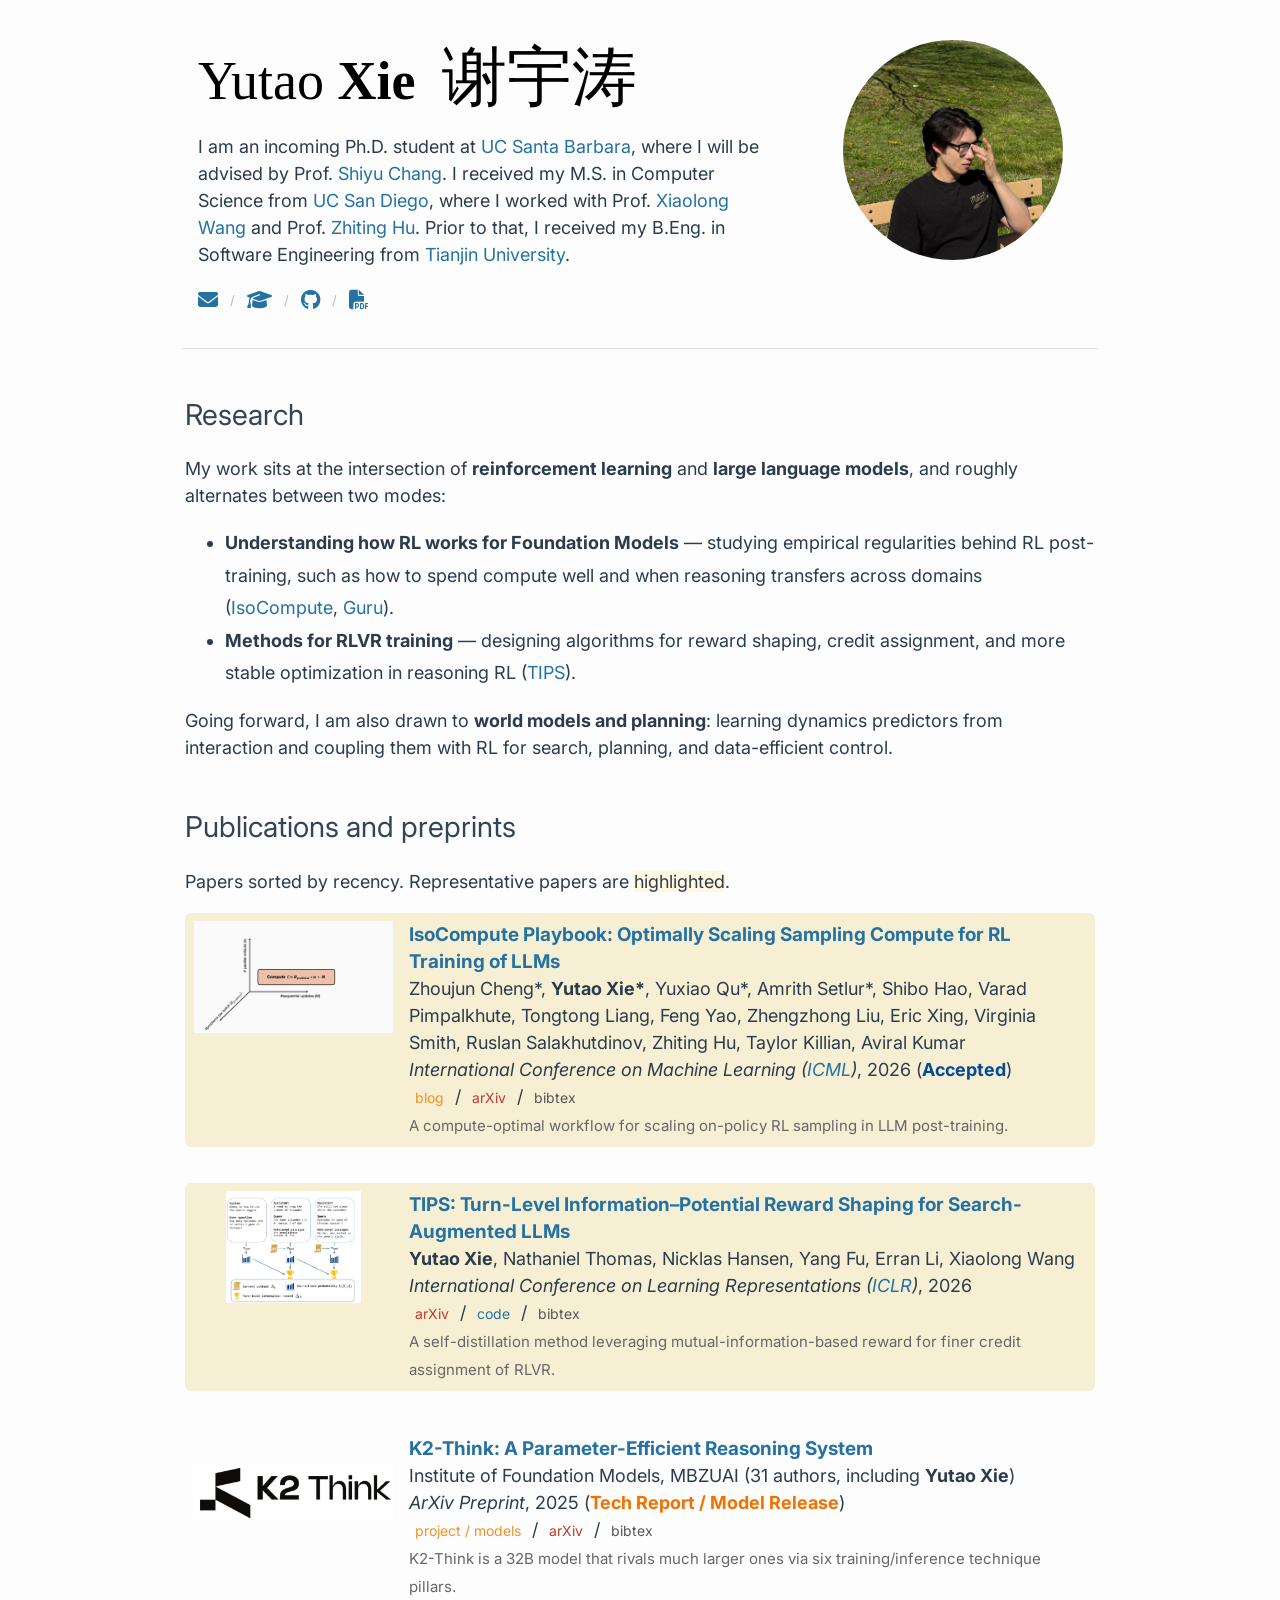
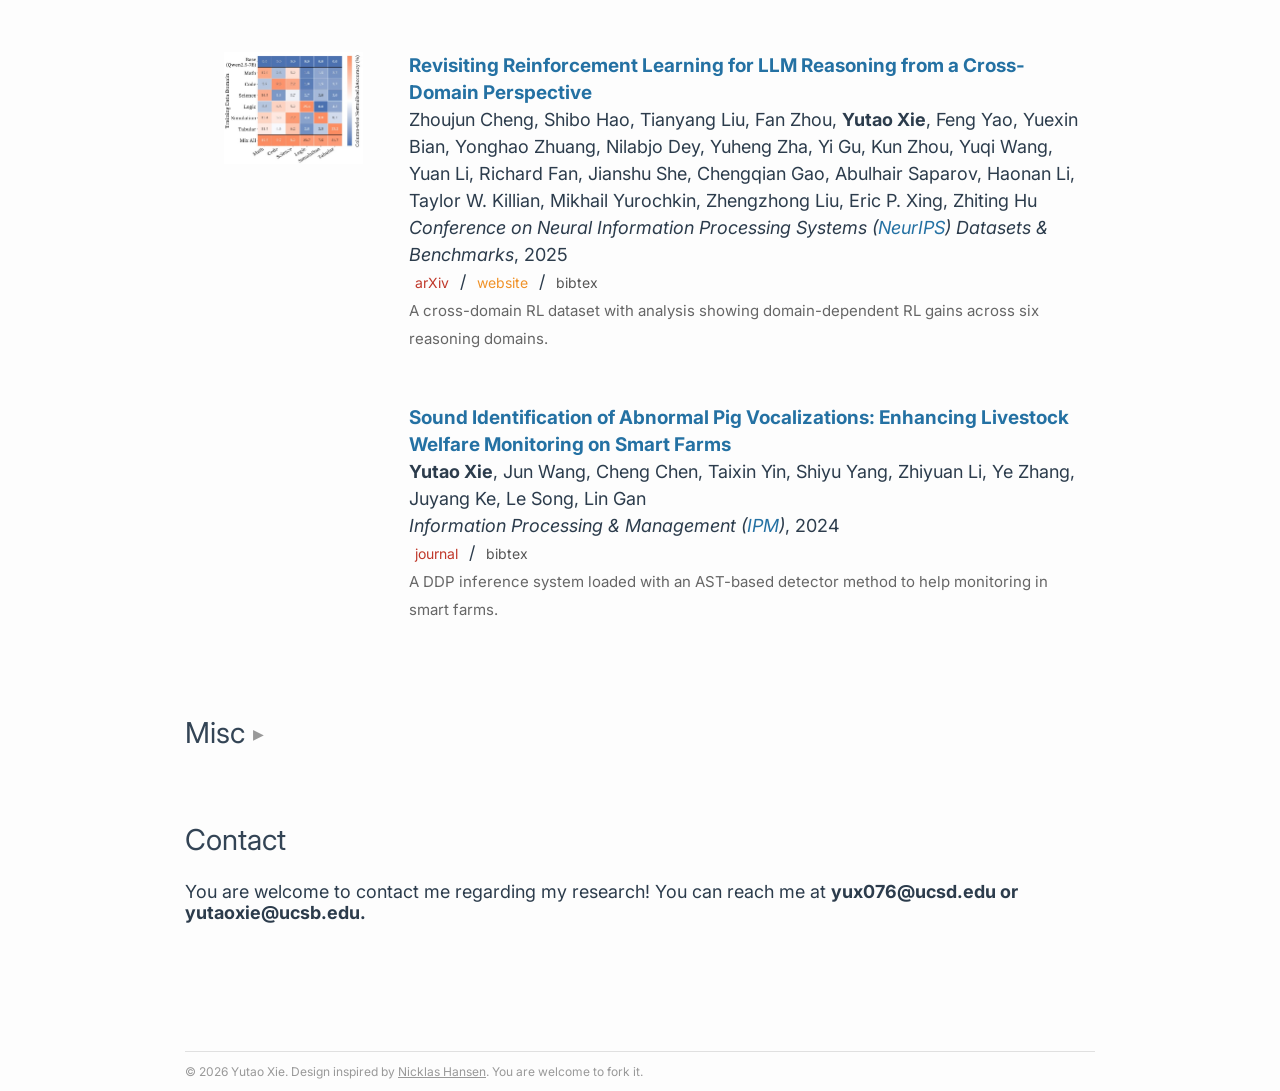
==== index.html @ f9cf9498 "Update IsoCompute ICML status Co-authored-by: Cursor <cursoragent@cursor.com>" ====
<!DOCTYPE html>
<html lang="en">
<head>
    <meta charset="UTF-8">
    <meta name="viewport" content="width=device-width, initial-scale=1.0">
    <title>Yutao Xie 谢宇涛 | Ph.D. Student at UC Santa Barbara</title>
    <meta name="description" content="Yutao Xie (谢宇涛) is an incoming Ph.D. student at UC Santa Barbara working on reinforcement learning, large language models, RLVR, world models, and planning.">
    <meta name="author" content="Yutao Xie 谢宇涛">
    <link rel="canonical" href="https://andreasxie.github.io/YutaoXie.github.io/">
    <meta property="og:title" content="Yutao Xie 谢宇涛 | Ph.D. Student at UC Santa Barbara">
    <meta property="og:description" content="Personal homepage of Yutao Xie (谢宇涛), incoming Ph.D. student at UC Santa Barbara. Research: reinforcement learning, large language models, RLVR, world models, and planning.">
    <meta property="og:image" content="https://andreasxie.github.io/YutaoXie.github.io/static/assets/images/profile.jpg">
    <meta property="og:url" content="https://andreasxie.github.io/YutaoXie.github.io/">
    <meta property="og:type" content="profile">
    <meta name="twitter:card" content="summary_large_image">
    <meta name="twitter:title" content="Yutao Xie 谢宇涛">
    <meta name="twitter:description" content="Personal homepage of Yutao Xie, incoming Ph.D. student at UC Santa Barbara.">
    <meta name="twitter:image" content="https://andreasxie.github.io/YutaoXie.github.io/static/assets/images/profile.jpg">
    <link rel="icon" href="data:image/svg+xml,<svg xmlns=%22http://www.w3.org/2000/svg%22 viewBox=%220 0 100 100%22><text y=%22.9em%22 font-size=%2290%22>🌊</text></svg>">
    <link rel="preconnect" href="https://fonts.googleapis.com">
    <link rel="preconnect" href="https://fonts.gstatic.com" crossorigin>
    <link rel="stylesheet" href="https://fonts.googleapis.com/css2?family=Inter:wght@400;700&display=swap">
    <link rel="stylesheet" href="style.css?v=1.3">
    <link rel="stylesheet" href="https://cdnjs.cloudflare.com/ajax/libs/font-awesome/6.5.0/css/all.min.css">
    <script>
        function showNotes() {
            var div = document.getElementById("hidden");
            if (div.style.display === "none") {
                div.style.display = "block";
            }
            div.scrollIntoView({behavior: "smooth", block: "start"});
        }
        function toggleMisc() {
            var content = document.getElementById("misc-content");
            var arrow = document.getElementById("misc-arrow");
            if (content.classList.contains("open")) {
                content.classList.remove("open");
                arrow.textContent = "▸";
                var picks = document.getElementById("misc-picks-content");
                var picksArrow = document.getElementById("misc-picks-arrow");
                if (picks) picks.classList.remove("open");
                if (picksArrow) picksArrow.textContent = "▸";
            } else {
                content.classList.add("open");
                arrow.textContent = "▾";
            }
        }
        function toggleMiscPicks() {
            var content = document.getElementById("misc-picks-content");
            var arrow = document.getElementById("misc-picks-arrow");
            if (content.classList.contains("open")) {
                content.classList.remove("open");
                arrow.textContent = "▸";
            } else {
                content.classList.add("open");
                arrow.textContent = "▾";
            }
        }
        function scrollToContact() {
            var div = document.getElementById("contact");
            div.scrollIntoView({behavior: "smooth", block: "start"});
        }
        document.addEventListener("DOMContentLoaded", function() {
            var header = document.querySelector(".header");
            var nav = document.getElementById("sticky-nav");
            var observer = new IntersectionObserver(function(entries) {
                nav.classList.toggle("visible", !entries[0].isIntersecting);
            }, {threshold: 0});
            observer.observe(header);
            document.querySelectorAll(".stars[data-repo]").forEach(function(el) {
                fetch("https://api.github.com/repos/" + el.dataset.repo)
                    .then(function(r) { return r.json(); })
                    .then(function(d) {
                        if (d.stargazers_count) {
                            var svg = el.querySelector(".gh-icon");
                            el.textContent = " ★ " + d.stargazers_count.toLocaleString();
                            if (svg) el.prepend(svg);
                        }
                    })
                    .catch(function() {});
            });
        });
    </script>
    <script type="application/ld+json">
    {
      "@context": "https://schema.org",
      "@type": "Person",
      "name": "Yutao Xie",
      "alternateName": ["谢宇涛", "Yutao Xie 谢宇涛"],
      "url": "https://andreasxie.github.io/YutaoXie.github.io/",
      "image": "https://andreasxie.github.io/YutaoXie.github.io/static/assets/images/profile.jpg",
      "jobTitle": "Ph.D. Student",
      "affiliation": {
        "@type": "CollegeOrUniversity",
        "name": "UC Santa Barbara",
        "url": "https://www.ucsb.edu/"
      },
      "alumniOf": [
        {
          "@type": "CollegeOrUniversity",
          "name": "UC San Diego",
          "url": "https://ucsd.edu/"
        },
        {
          "@type": "CollegeOrUniversity",
          "name": "Tianjin University",
          "url": "https://www.tju.edu.cn/"
        }
      ],
      "sameAs": [
        "https://scholar.google.com/citations?user=pyg7Oa0AAAAJ&hl=en",
        "https://github.com/AndreasXie",
        "https://andreasxie.github.io/YutaoXie.github.io/"
      ],
      "knowsAbout": [
        "Reinforcement Learning",
        "Large Language Models",
        "RLVR",
        "World Models",
        "Planning"
      ]
    }
    </script>
</head>
<body>
<nav class="sticky-nav noselect" id="sticky-nav">
    <div class="sticky-nav-content">
        <a class="sticky-nav-name bold" href="javascript:void(0);" onclick="window.scrollTo({top:0,behavior:'smooth'})">Yutao Xie</a>
        <div class="sticky-nav-links">
            <a href="javascript:void(0);" onclick="scrollToContact()">Email</a>
            <a href="https://scholar.google.com/citations?user=pyg7Oa0AAAAJ&hl=en">Scholar</a>
            <a href="https://github.com/AndreasXie">GitHub</a>
            <a href="https://drive.google.com/file/d/1_i8ulyx9ij2eVV7dOEbj4GGVC7i_BgWb/view?usp=sharing" target="_blank">CV</a>
        </div>
    </div>
</nav>
<div class="header noselect">
    <div class="header-content">
        <div class="header-body">
            <div class="header-left">
                <h1 class="header-title"><span class="name-first">Yutao</span> <span class="name-last">Xie</span> &nbsp;<span class="header-name-zh">谢宇涛</span></h1>
                <p>
                    I am an incoming Ph.D. student at <a href="https://www.ucsb.edu">UC Santa Barbara</a>, where I will be advised by Prof. <a href="https://code-terminator.github.io">Shiyu Chang</a>.
                    I received my M.S. in Computer Science from <a href="https://ucsd.edu">UC San Diego</a>, where I worked with Prof. <a href="https://xiaolonw.github.io">Xiaolong Wang</a> and Prof. <a href="http://zhiting.ucsd.edu/">Zhiting Hu</a>.
                    Prior to that, I received my B.Eng. in Software Engineering from <a href="https://www.tju.edu.cn">Tianjin University</a>.
                </p>
                <!-- <p>My research interests center on <strong>Reinforcement Learning</strong> and <strong>Foundation Models</strong>. I study how optimization and methodology structure shape agent behaviors, and how these findings can inform the design of scalable foundation model decision-making systems.</p> -->
                <div class="header-icons">
                    <a href="javascript:void(0);" onclick="scrollToContact()" title="Email"><i class="fas fa-envelope"></i></a>
                    <span class="icon-sep">/</span>
                    <a href="https://scholar.google.com/citations?user=pyg7Oa0AAAAJ&hl=en" title="Google Scholar" target="_blank"><i class="fas fa-graduation-cap"></i></a>
                    <span class="icon-sep">/</span>
                    <a href="https://github.com/AndreasXie" title="GitHub" target="_blank"><i class="fab fa-github"></i></a>
                    <span class="icon-sep">/</span>
                    <a href="https://drive.google.com/file/d/1_i8ulyx9ij2eVV7dOEbj4GGVC7i_BgWb/view?usp=sharing" title="CV" target="_blank"><i class="fas fa-file-pdf"></i></a>
                </div>
            </div>
            <div class="header-right">
                <img src="static/assets/images/profile.jpg" alt="Yutao Xie" class="header-photo">
            </div>
        </div>
    </div>
</div>
<div class="content" style="padding-bottom: 64px;">
    <div>
        <h2 class="noselect">Research</h2>
        <p>My work sits at the intersection of <strong>reinforcement learning</strong> and <strong>large language models</strong>, and roughly alternates between two modes:</p>
        <ul>
            <li><strong>Understanding how RL works for Foundation Models</strong> — studying empirical regularities behind RL post-training, such as how to spend compute well and when reasoning transfers across domains (<a href="https://compute-optimal-rl-llm-scaling.github.io/">IsoCompute</a>, <a href="https://guru-reasoning.github.io/">Guru</a>).</li>
            <li><strong>Methods for RLVR training</strong> — designing algorithms for reward shaping, credit assignment, and more stable optimization in reasoning RL (<a href="https://arxiv.org/abs/2603.22293">TIPS</a>).</li>
        </ul>
        <p>Going forward, I am also drawn to <strong>world models and planning</strong>: learning dynamics predictors from interaction and coupling them with RL for search, planning, and data-efficient control.</p>
    </div>
    <div>
        <h2 class="noselect">Publications and preprints</h2>
        <p>Papers sorted by recency. Representative papers are <span style="background-color: #fff8df">highlighted</span>.</p>

        <div class="highlight publication row">
            <div class="row-media" style="background-image: url(static/assets/videos/isocompute.gif);"></div>
            <div class="row-text">
                <a class="publication-title bold" href="https://compute-optimal-rl-llm-scaling.github.io/">IsoCompute Playbook: Optimally Scaling Sampling Compute for RL Training of LLMs</a><br/>
                Zhoujun Cheng*, <span class="bold">Yutao Xie*</span>, Yuxiao Qu*, Amrith Setlur*, Shibo Hao, Varad Pimpalkhute, Tongtong Liang, Feng Yao, Zhengzhong Liu, Eric Xing, Virginia Smith, Ruslan Salakhutdinov, Zhiting Hu, Taylor Killian, Aviral Kumar<br/>
                <span class="italic">International Conference on Machine Learning (<a href="https://icml.cc">ICML</a>)</span>, 2026 (<span class="bold" style="color: #004c99;">Accepted</span>)<br/>
                <a class="btn btn-orange" href="https://compute-optimal-rl-llm-scaling.github.io/">blog</a> / <a class="btn btn-red" href="https://arxiv.org/pdf/2603.12151">arXiv</a> / <a class="btn btn-dark" href="bibtex/cheng2026isocompute.txt">bibtex</a><br/>
                <small style="color: #666;">A compute-optimal workflow for scaling on-policy RL sampling in LLM post-training.</small>
            </div>
        </div>

        <div class="highlight publication row">
            <div class="row-media" style="background-image: url(static/assets/images/tips.png);"></div>
            <div class="row-text">
                <a class="publication-title bold" href="https://arxiv.org/abs/2603.22293">TIPS: Turn-Level Information–Potential Reward Shaping for Search-Augmented LLMs</a><br/>
                <span class="bold">Yutao Xie</span>, Nathaniel Thomas, Nicklas Hansen, Yang Fu, Erran Li, Xiaolong Wang<br/>
                <span class="italic">International Conference on Learning Representations (<a href="https://iclr.cc">ICLR</a>)</span>, 2026<br/>
                <a class="btn btn-red" href="https://arxiv.org/abs/2603.22293">arXiv</a> / <a class="btn" href="https://github.com/ucsd-wang-lab-lm/tips">code</a> / <a class="btn btn-dark" href="bibtex/xie2026tips.txt">bibtex</a><br/>
                <small style="color: #666;">A self-distillation method leveraging mutual-information-based reward for finer credit assignment of RLVR.</small>
            </div>
        </div>

        <div class="publication row">
            <div class="row-media" style="background-image: url(static/assets/images/k2-think.png);"></div>
            <div class="row-text">
                <a class="publication-title bold" href="https://k2think.ai">K2-Think: A Parameter-Efficient Reasoning System</a><br/>
                Institute of Foundation Models, MBZUAI (31 authors, including <span class="bold">Yutao Xie</span>)<br/>
                <span class="italic">ArXiv Preprint</span>, 2025 (<span class="bold" style="color: #f37100;">Tech Report / Model Release</span>)<br/>
                <a class="btn btn-orange" href="https://k2think.ai">project / models</a> / <a class="btn btn-red" href="https://arxiv.org/abs/2509.07604">arXiv</a> / <a class="btn btn-dark" href="bibtex/k2think2025.txt">bibtex</a><br/>
                <small style="color: #666;">K2-Think is a 32B model that rivals much larger ones via six training/inference technique pillars.</small>
            </div>
        </div>

        <div class="publication row">
            <div class="row-media" style="background-image: url(static/assets/images/guru.jpg);"></div>
            <div class="row-text">
                <a class="publication-title bold" href="https://arxiv.org/abs/2506.14965">Revisiting Reinforcement Learning for LLM Reasoning from a Cross-Domain Perspective</a><br/>
                Zhoujun Cheng, Shibo Hao, Tianyang Liu, Fan Zhou, <span class="bold">Yutao Xie</span>, Feng Yao, Yuexin Bian, Yonghao Zhuang, Nilabjo Dey, Yuheng Zha, Yi Gu, Kun Zhou, Yuqi Wang, Yuan Li, Richard Fan, Jianshu She, Chengqian Gao, Abulhair Saparov, Haonan Li, Taylor W. Killian, Mikhail Yurochkin, Zhengzhong Liu, Eric P. Xing, Zhiting Hu<br/>
                <span class="italic">Conference on Neural Information Processing Systems (<a href="https://nips.cc">NeurIPS</a>) Datasets & Benchmarks</span>, 2025<br/>
                <a class="btn btn-red" href="https://arxiv.org/abs/2506.14965">arXiv</a> / <a class="btn btn-orange" href="https://guru-reasoning.github.io/">website</a> / <a class="btn btn-dark" href="bibtex/cheng2025guru.txt">bibtex</a><br/>
                <small style="color: #666;">A cross-domain RL dataset with analysis showing domain-dependent RL gains across six reasoning domains.</small>
            </div>
        </div>

        <div class="publication row">
            <div class="row-media" style="background-image: url(static/assets/images/pig-sound.png);"></div>
            <div class="row-text">
                <a class="publication-title bold" href="https://doi.org/10.1016/j.ipm.2024.103770">Sound Identification of Abnormal Pig Vocalizations: Enhancing Livestock Welfare Monitoring on Smart Farms</a><br/>
                <span class="bold">Yutao Xie</span>, Jun Wang, Cheng Chen, Taixin Yin, Shiyu Yang, Zhiyuan Li, Ye Zhang, Juyang Ke, Le Song, Lin Gan<br/>
                <span class="italic">Information Processing & Management (<a href="https://www.sciencedirect.com/journal/information-processing-and-management">IPM</a>)</span>, 2024<br/>
                <a class="btn btn-red" href="https://doi.org/10.1016/j.ipm.2024.103770">journal</a> / <a class="btn btn-dark" href="bibtex/xie2024pig.txt">bibtex</a><br/>
                <small style="color: #666;">A DDP inference system loaded with an AST-based detector method to help monitoring in smart farms.</small>
            </div>
        </div>
    </div>

    <div>
        <h2 class="misc-toggle noselect" onclick="toggleMisc()" id="misc-heading">
            Misc <span class="misc-arrow" id="misc-arrow">▸</span>
        </h2>
        <div id="misc-content" class="misc-content">
            <p class="misc-lede">
                Outside research, the same habits follow me into everything else I spend time with. I am simply drawn to what people make—and what making things reveals about them.<br><br>
                Away from the desk I lift weights <span aria-hidden="true">💪</span>, boulder badly as a beginner <span aria-hidden="true">🧗</span>, and spend more time than is reasonable dialing in pour-over coffee <span aria-hidden="true">☕</span>.
            </p>
            <p class="misc-bridge">
                What follows is not a full list, and it is not in any special order. I just wrote down a few things that came to mind while I was putting this page together.
            </p>
            <h3 class="misc-picks-toggle noselect" onclick="toggleMiscPicks()" id="misc-picks-heading">
                A few favorites <span class="misc-arrow" id="misc-picks-arrow">▸</span>
            </h3>
            <div id="misc-picks-content" class="misc-picks-content">
                <div class="misc-grid">
                    <section class="misc-block" aria-labelledby="pick-mr">
                        <h4 class="misc-cat" id="pick-mr">Magic Realism</h4>
                        <p class="misc-item"><em>One Hundred Years of Solitude and most of García Márquez's works</em></p>
                    </section>
                    <section class="misc-block" aria-labelledby="pick-ex">
                        <h4 class="misc-cat" id="pick-ex">Existentialism</h4>
                        <p class="misc-item"><em>Steppenwolf</em></p>
                    </section>
                    <section class="misc-block" aria-labelledby="pick-lyr">
                        <h4 class="misc-cat" id="pick-lyr">Lyrical Introspection</h4>
                        <p class="misc-item"><em>Klingsor's Last Summer</em></p>
                    </section>
                    <section class="misc-block" aria-labelledby="pick-hist">
                        <h4 class="misc-cat" id="pick-hist">Historical Narrative</h4>
                        <p class="misc-item"><em>Hamilton</em></p>
                    </section>
                    <section class="misc-block" aria-labelledby="pick-folk">
                        <h4 class="misc-cat" id="pick-folk">Prog-rock Folk</h4>
                        <p class="misc-item"><em>冀西南林路行</em></p>
                    </section>
                    <section class="misc-block" aria-labelledby="pick-postrock">
                        <h4 class="misc-cat" id="pick-postrock">Post-rock</h4>
                        <p class="misc-item"><em>Lost in 21st Century</em> and most of Wangwen (惘闻)</p>
                    </section>
                    <section class="misc-block" aria-labelledby="pick-abm">
                        <h4 class="misc-cat" id="pick-abm">Atmospheric Black Metal</h4>
                        <p class="misc-item"><em>Gu Yan</em> · <em>Zuriaake</em></p>
                    </section>
                    <section class="misc-block" aria-labelledby="pick-psych">
                        <h4 class="misc-cat" id="pick-psych">Psychedelic Concept</h4>
                        <p class="misc-item"><em>The Dark Side of the Moon</em></p>
                    </section>
                    
                    <section class="misc-block" aria-labelledby="pick-ds">
                        <h4 class="misc-cat" id="pick-ds">Environmental Storytelling ARPG</h4>
                        <p class="misc-item"><em>Dark Souls / Elden Ring</em></p>
                    </section>
                    <section class="misc-block" aria-labelledby="pick-de">
                        <h4 class="misc-cat" id="pick-de">Philosophical CRPG</h4>
                        <p class="misc-item"><em>Disco Elysium / Planescape: Torment</em></p>
                    </section>
                    <section class="misc-block" aria-labelledby="pick-pent">
                        <h4 class="misc-cat" id="pick-pent">Historical Mystery</h4>
                        <p class="misc-item"><em>Pentiment</em></p>
                    </section>
                </div>
            </div>
        </div>
    </div>

    <div id="contact">
        <h2>Contact</h2>
        You are welcome to contact me regarding my research! You can reach me at <span class="bold">yux076@ucsd.edu or <span class="bold">yutaoxie@ucsb.edu</span>.
    </div>
</div>
<div class="footer noselect">
    <div class="footer-content">
        &copy; 2026 Yutao Xie. Design inspired by <a href="https://nicklashansen.github.io">Nicklas Hansen</a>. You are welcome to fork it.
    </div>
</div>
</body>
</html>
---- style.css ----
html {-webkit-text-size-adjust: 100%; text-size-adjust: 100%;}
body {background-color: #fdfdfd; color: #2c3c4c; margin: 0; font-size: 15px; text-rendering: optimizeLegibility; -webkit-font-smoothing: antialiased;}
h1 {margin-bottom: 32px; font-size: 2.4em;}
h2 {margin-top: 48px; font-size: 1.6em;}
h3 {margin-top: 32px; font-size: 1.3em;}
h1, h2, h3 {color: #345;}
* {font-weight: normal; font-family: Inter, system-ui, Roboto, 'Helvetica Neue', Helvetica, sans-serif;}
strong, b {font-weight: 700;}
.header {width: 100%; padding-top: 40px; padding-bottom: 0;}
.header-content {max-width: 900px; padding-left: 16px; padding-right: 0; margin: 0 auto; border-bottom: #e0e0e0 1px solid; padding-bottom: 36px;}
.header-title {text-align: left; margin-top: 0; margin-bottom: 12px; font-size: 3em; color: rgb(0, 0, 0); font-family: 'Times New Roman', Times, serif; line-height: 1.15;}
.name-first {font-weight: 400; font-family: 'Times New Roman', Times, serif;}
.name-last {font-weight: 700; font-family: 'Times New Roman', Times, serif;}
.header-name-zh {font-family: STKaiti, '华文楷书', KaiTi, '楷体', serif; font-weight: normal; font-size: 1.2em;}
.header-body {display: flex; align-items: flex-start; gap: 32px;}
.header-left {flex: 2; min-width: 0;}
.header-right {flex: 1; display: flex; justify-content: center; padding-top: 0;}
.header-photo {width: 220px; height: 220px; border-radius: 50%; display: block; object-fit: cover; object-position: center; flex-shrink: 0;}
.header-icons {display: flex; align-items: center; gap: 12px; margin-top: 20px; font-size: 20px;}
.header-icons a {color: #2471a3; transition: color 0.2s;}
.header-icons a:hover {color: #f09228;}
.icon-sep {color: #bbb; font-size: 13px;}
.content {max-width: 910px; padding-left: 16px; padding-right: 16px; margin: auto; margin-top: 48px;}
a {color: #2471a3; text-decoration: none; transition: color 0.2s;}
a:focus, a:hover {color: #f09228;}
p {line-height: 1.5em;}
ul {line-height: 1.8em;}
.noselect {-webkit-touch-callout: none; -webkit-user-select: none; user-select: none;}
.bold {font-weight: bold;}
.italic {font-style: italic;}
.row {display: flex; align-items: flex-start; box-sizing: border-box;}
.row-media {flex-shrink: 0; width: 200px; height: 112px; background-position: center; background-size: contain; background-repeat: no-repeat;}
.row-text {margin-left: 16px; line-height: 1.5em; min-width: 0;}
.row-text span {line-height: inherit;}
.interests {display: flex; flex-wrap: wrap; gap: 16px;}
.interest {width: 268px; max-width: 100%;}
.video-container {width: 100%; max-width: 268px; margin: auto; border-radius: 6px; overflow: hidden; background-color: #f0f0f0;}
.interest-text {max-width: 268px; margin-top: 8px;}
.publication {margin-bottom: 36px; padding: 8px; border-radius: 6px; transition: background-color 0.2s;}
.publication:hover {background-color: #f5f7f9;}
.publication.highlight {background-color: #f7efd4; width: 100%; border-radius: 6px;}
.publication.highlight:hover {background-color: #f3e9c8;}
.publication-title {font-size: 1.05em;}
.press {width: 100px; height: 80px; margin-right: 12px; background-size: cover;}
.btn {font-size: 15px; padding: 0;}
.btn-orange {color: #f09228;}
.btn-orange:hover {color: #d07810;}
.btn-red {color: #c0392b;}
.btn-red:hover {color: #a02818;}
.btn-purple {color: #8e44ad;}
.btn-purple:hover {color: #6c3483;}
.btn-dark {color: #555;}
.btn-dark:hover {color: #333;}
.sticky-nav {position: fixed; top: 0; left: 0; right: 0; z-index: 100; background: rgba(253,253,253,0.85); backdrop-filter: blur(12px); -webkit-backdrop-filter: blur(12px); border-bottom: 1px solid #e0e0e0; transform: translateY(-100%); transition: transform 0.3s ease; font-size: 14px;}
.sticky-nav.visible {transform: translateY(0);}
.sticky-nav-content {max-width: 910px; margin: auto; padding: 10px 16px; display: flex; align-items: center; justify-content: space-between;}
.sticky-nav-name {color: #345; font-size: 16px; text-decoration: none;}
.sticky-nav-name:hover {color: #345;}
.header-links-row {white-space: nowrap;}
.sticky-nav-links {display: flex; gap: 16px;}
.sticky-nav-links a {color: #2471a3; text-decoration: none; transition: color 0.2s;}
.sticky-nav-links a:hover {color: #f09228;}
.footer {border-top: #e0e0e0 1px solid; width: 100%; max-width: 910px; margin: auto; margin-top: 64px;}
.footer-content {color: #999; font-size: 12px; padding: 12px 0; max-width: 910px; margin: auto;}
.footer-content a {color: #999 !important; text-decoration: underline; transition: color 0.2s;}
.footer-content a:hover {color: #666 !important;}
.misc-toggle {cursor: pointer; display: inline-flex; align-items: center; gap: 8px; user-select: none;}
.misc-toggle:hover {color: #2471a3;}
.misc-arrow {font-size: 0.75em; color: #999; transition: color 0.2s;}
.misc-content {max-height: 0; overflow: hidden; transition: max-height 0.45s ease, opacity 0.35s ease; opacity: 0;}
.misc-content.open {max-height: 4200px; opacity: 1;}
.misc-lede {margin: 0 0 14px; max-width: 52em; line-height: 1.6; color: #4a5a6a; font-size: 0.98em;}
.misc-bridge {margin: 0 0 6px; max-width: 52em; line-height: 1.6; color: #4a5a6a; font-size: 0.98em;}
.misc-picks-toggle {cursor: pointer; display: inline-flex; align-items: center; gap: 8px; user-select: none; margin: 10px 0 0; font-size: 1.05em; font-weight: 700; color: #345;}
.misc-picks-toggle:hover {color: #2471a3;}
.misc-picks-content {max-height: 0; overflow: hidden; transition: max-height 0.45s ease, opacity 0.3s ease; opacity: 0;}
.misc-picks-content.open {max-height: 2800px; opacity: 1;}
.misc-grid {display: grid; gap: 20px 28px; grid-template-columns: repeat(auto-fit, minmax(200px, 1fr)); padding: 12px 0 8px;}
.misc-block {margin: 0; border-left: 3px solid #dde6ef; padding-left: 14px;}
.misc-cat {margin: 0 0 8px; font-size: 0.95em; font-weight: 700; color: #456; letter-spacing: 0.02em;}
.misc-item {margin: 0; line-height: 1.55; color: #3d4d5c;}
.misc-list {margin: 0; padding-left: 1.15em; line-height: 1.55; color: #3d4d5c;}
.misc-list li {margin: 0.2em 0;}
.stars {font-size: 11px; display: inline-flex; align-items: center; gap: 4px; margin-left: 8px; color: #666; background-color: #f0f0f0; border: 1px solid #d0d7de; border-radius: 12px; padding: 1px 8px; vertical-align: middle; line-height: 1.5;}
.gh-icon {width: 13px; height: 13px; flex-shrink: 0;}

@media only screen and (max-width: 1350px) {
    body {font-size: 18px;}
    a.btn {font-size: 14px; padding: 2px 6px;}
}

@media only screen and (max-width: 910px) {
    .header-body {flex-direction: column-reverse; align-items: center; gap: 24px;}
    .header-right {width: 100%; max-width: 360px;}
    .header-title {font-size: 1.8em;}
}

@media only screen and (max-width: 1000px) {
    .publication {margin-bottom: 46px;}
    .publication.row {flex-direction: column; align-items: center;}
    .publication .row-media {width: 100%; max-width: 400px; height: 158px; margin-bottom: 12px;}
    .publication .row-text {width: 100%; margin-left: 0;}
    .interests {flex-direction: column; align-items: center; gap: 24px;}
    .interest {width: 100%; max-width: 400px;}
    .video-container {max-width: 400px;}
    .interest-text {max-width: 400px;}
}

@media only screen and (max-width: 600px) {
    .press {width: 80px; height: 64px; margin-right: 8px;}
    .sticky-nav-links {gap: 12px;}
    .sticky-nav-name {font-size: 14px;}
}
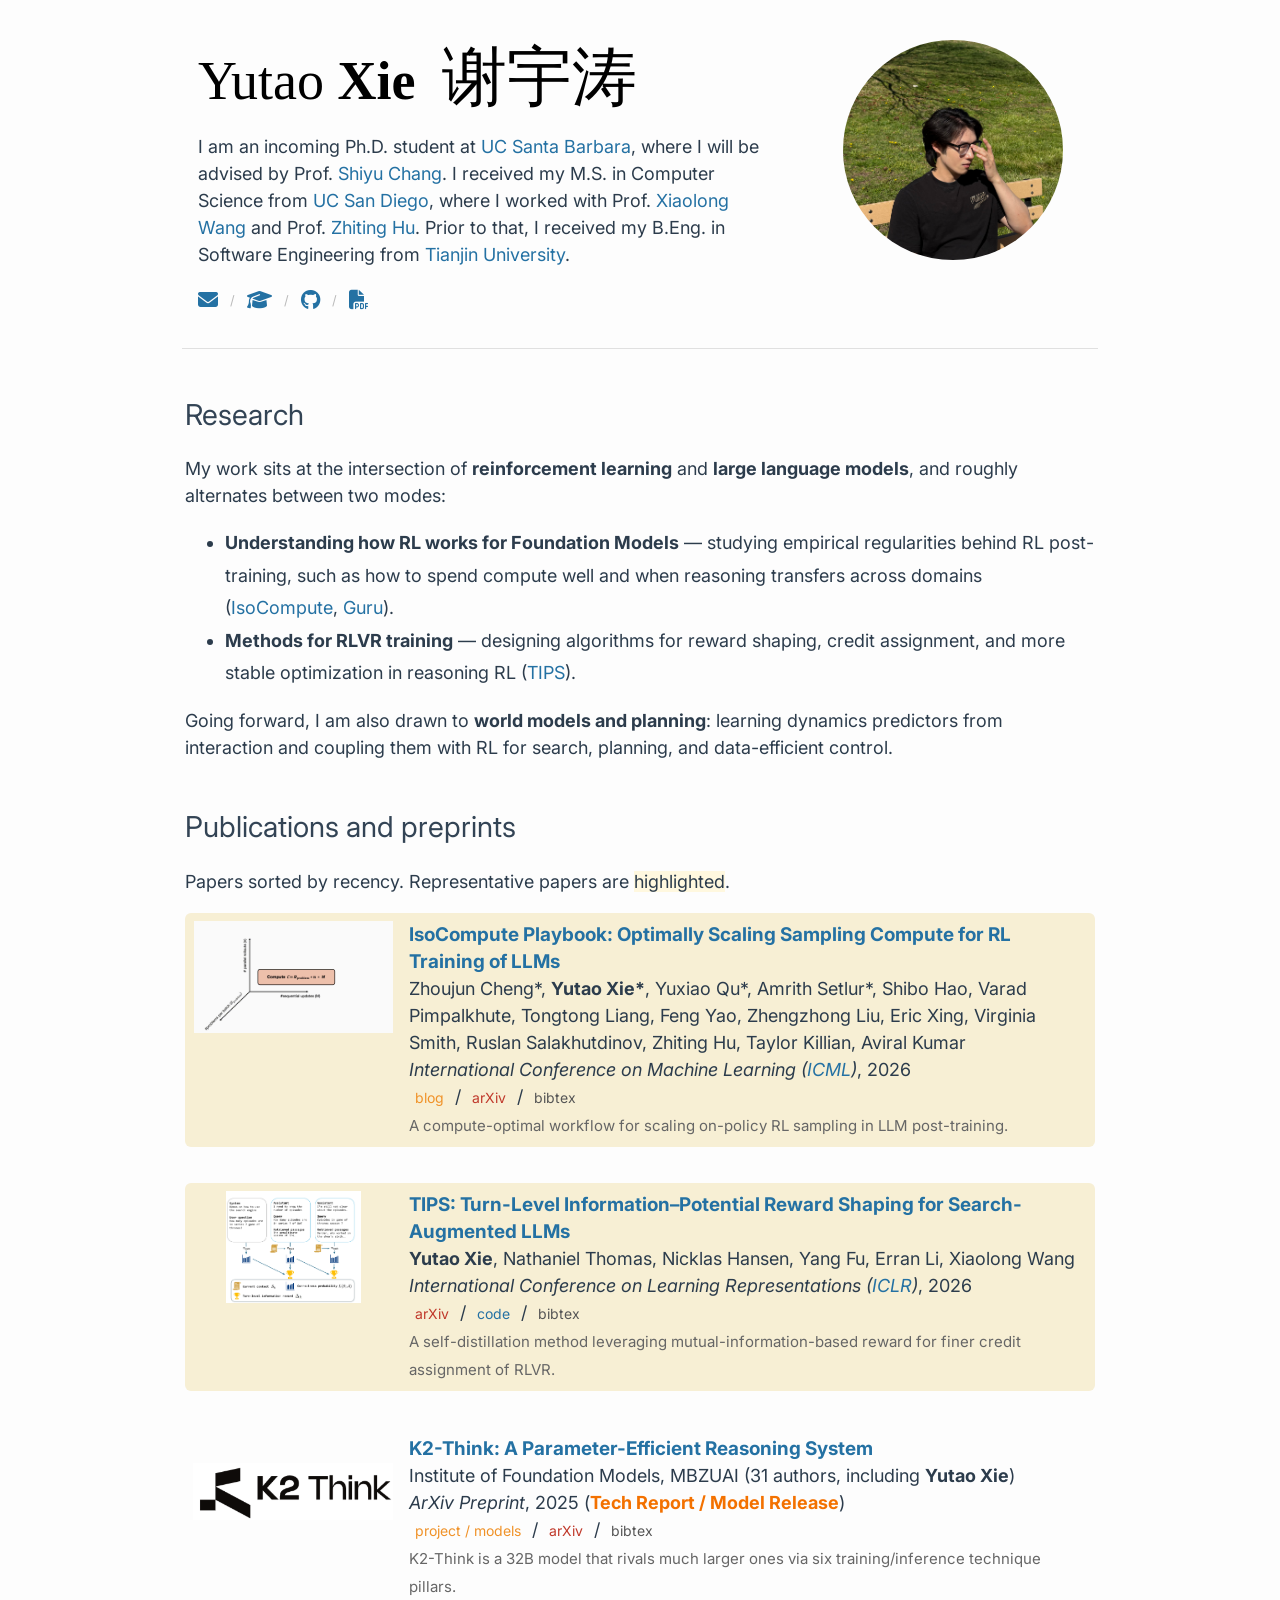
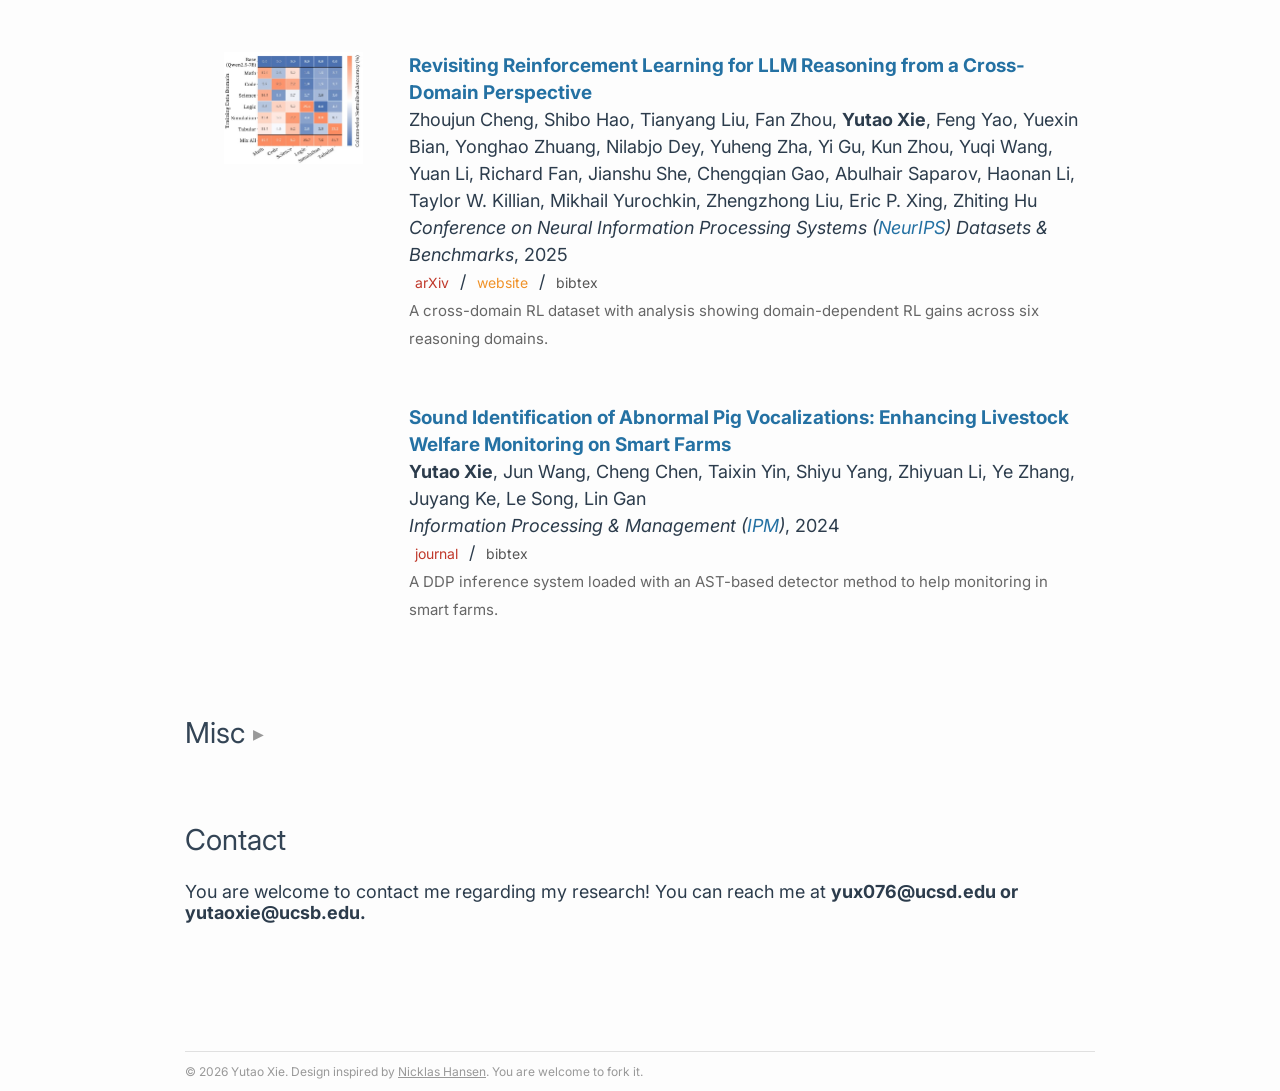
==== commit fd00ed67: "Remove IsoCompute acceptance label Co-authored-by: Cursor <cursoragent@cursor.com>" ====
--- a/index.html
+++ b/index.html
@@ -180,7 +180,7 @@
             <div class="row-text">
                 <a class="publication-title bold" href="https://compute-optimal-rl-llm-scaling.github.io/">IsoCompute Playbook: Optimally Scaling Sampling Compute for RL Training of LLMs</a><br/>
                 Zhoujun Cheng*, <span class="bold">Yutao Xie*</span>, Yuxiao Qu*, Amrith Setlur*, Shibo Hao, Varad Pimpalkhute, Tongtong Liang, Feng Yao, Zhengzhong Liu, Eric Xing, Virginia Smith, Ruslan Salakhutdinov, Zhiting Hu, Taylor Killian, Aviral Kumar<br/>
-                <span class="italic">International Conference on Machine Learning (<a href="https://icml.cc">ICML</a>)</span>, 2026 (<span class="bold" style="color: #004c99;">Accepted</span>)<br/>
+                <span class="italic">International Conference on Machine Learning (<a href="https://icml.cc">ICML</a>)</span>, 2026<br/>
                 <a class="btn btn-orange" href="https://compute-optimal-rl-llm-scaling.github.io/">blog</a> / <a class="btn btn-red" href="https://arxiv.org/pdf/2603.12151">arXiv</a> / <a class="btn btn-dark" href="bibtex/cheng2026isocompute.txt">bibtex</a><br/>
                 <small style="color: #666;">A compute-optimal workflow for scaling on-policy RL sampling in LLM post-training.</small>
             </div>
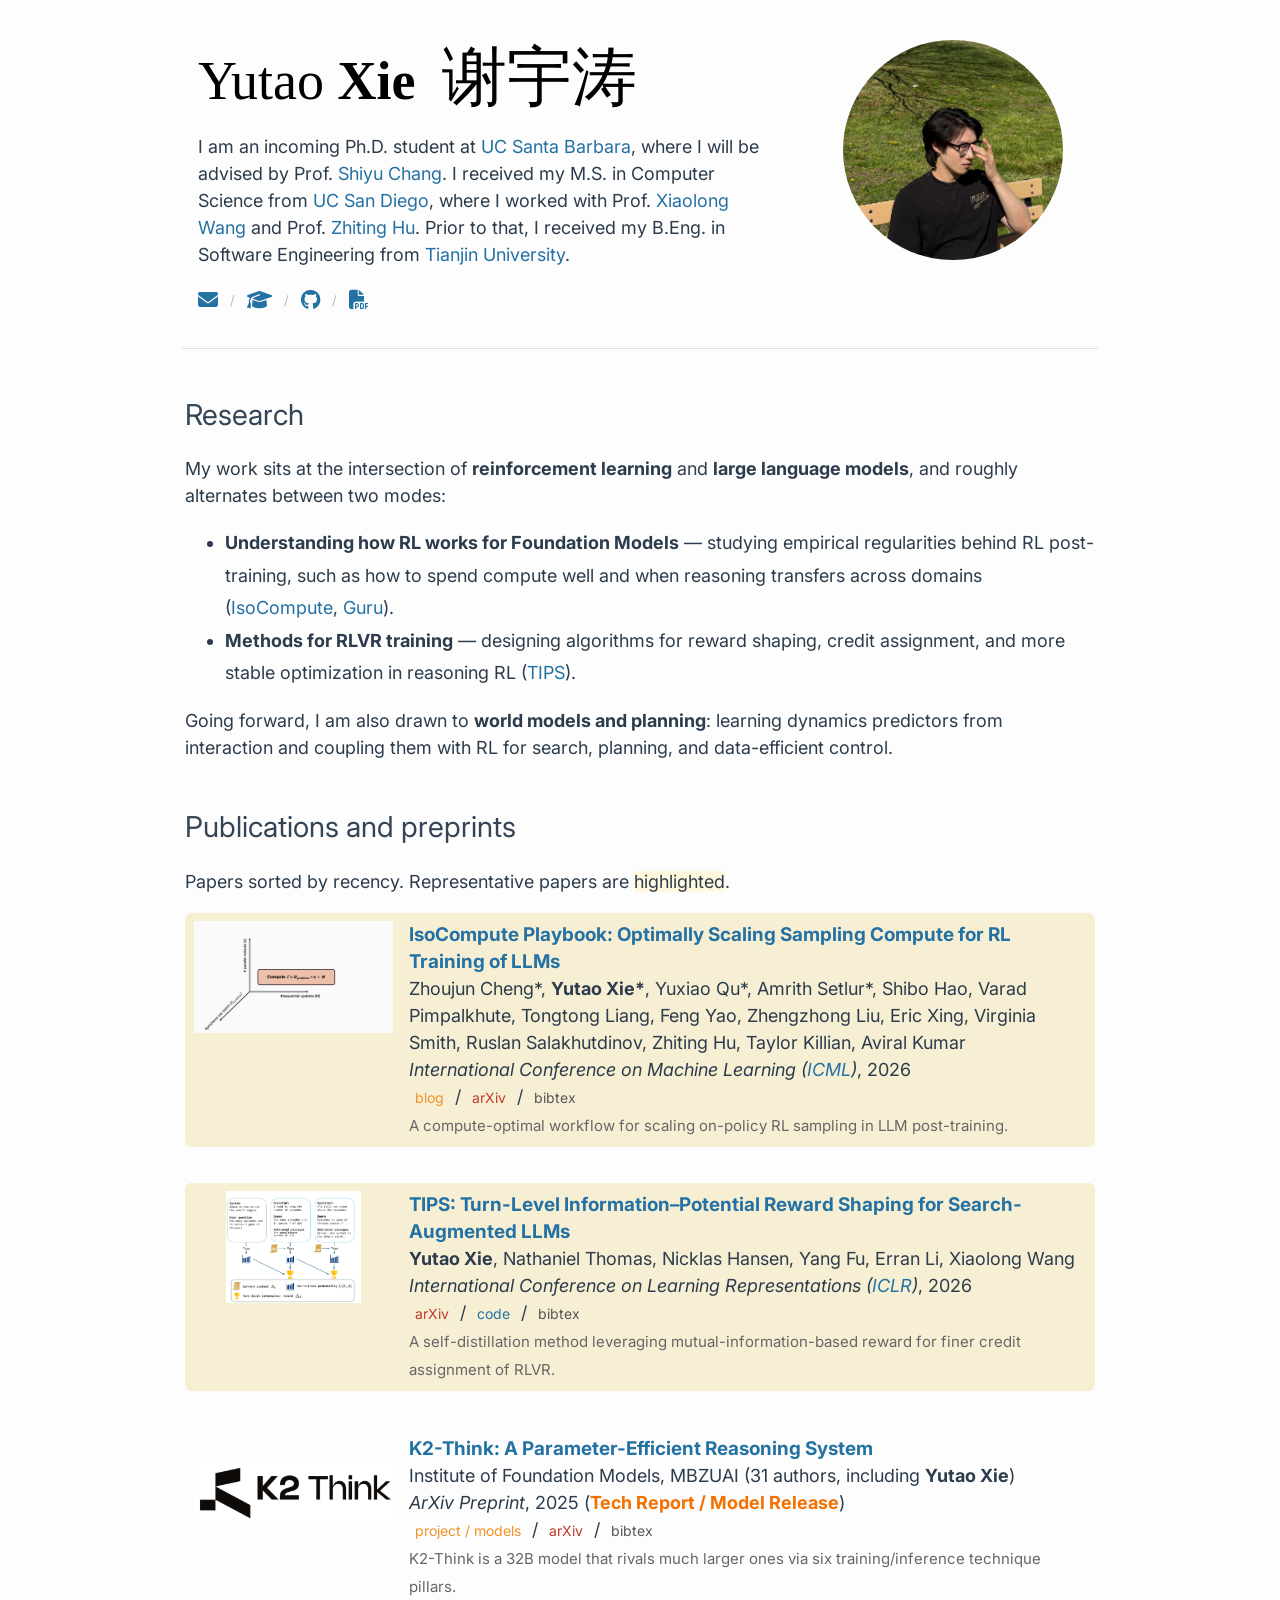
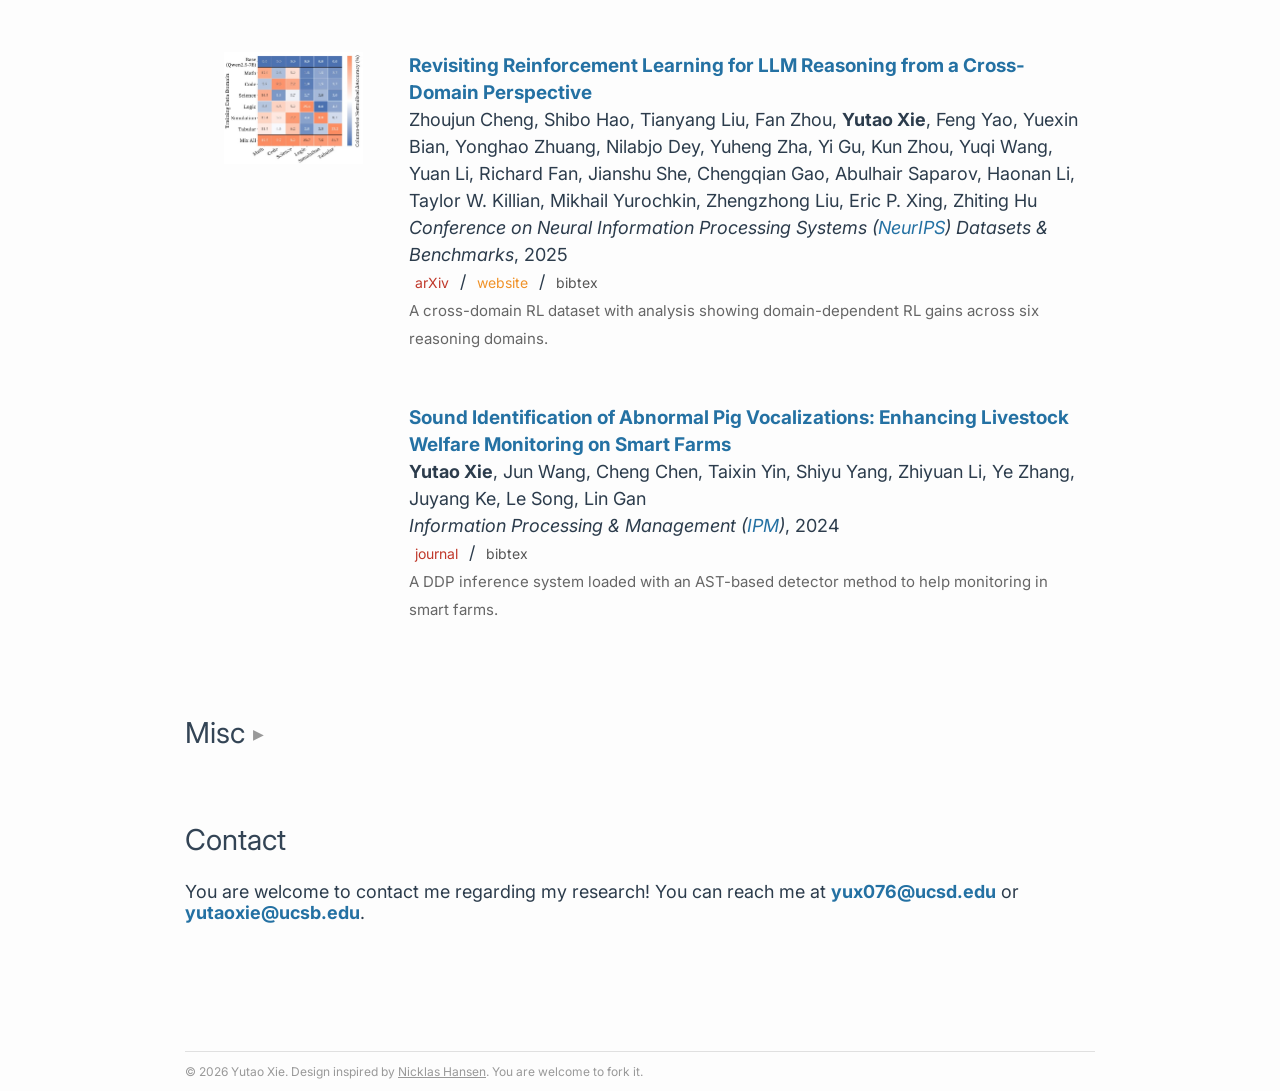
==== commit b2ac45c9: "Fix contact markup and make email addresses clickable" ====
--- a/index.html
+++ b/index.html
@@ -300,7 +300,7 @@
 
     <div id="contact">
         <h2>Contact</h2>
-        You are welcome to contact me regarding my research! You can reach me at <span class="bold">yux076@ucsd.edu or <span class="bold">yutaoxie@ucsb.edu</span>.
+        You are welcome to contact me regarding my research! You can reach me at <a class="bold" href="mailto:yux076@ucsd.edu">yux076@ucsd.edu</a> or <a class="bold" href="mailto:yutaoxie@ucsb.edu">yutaoxie@ucsb.edu</a>.
     </div>
 </div>
 <div class="footer noselect">
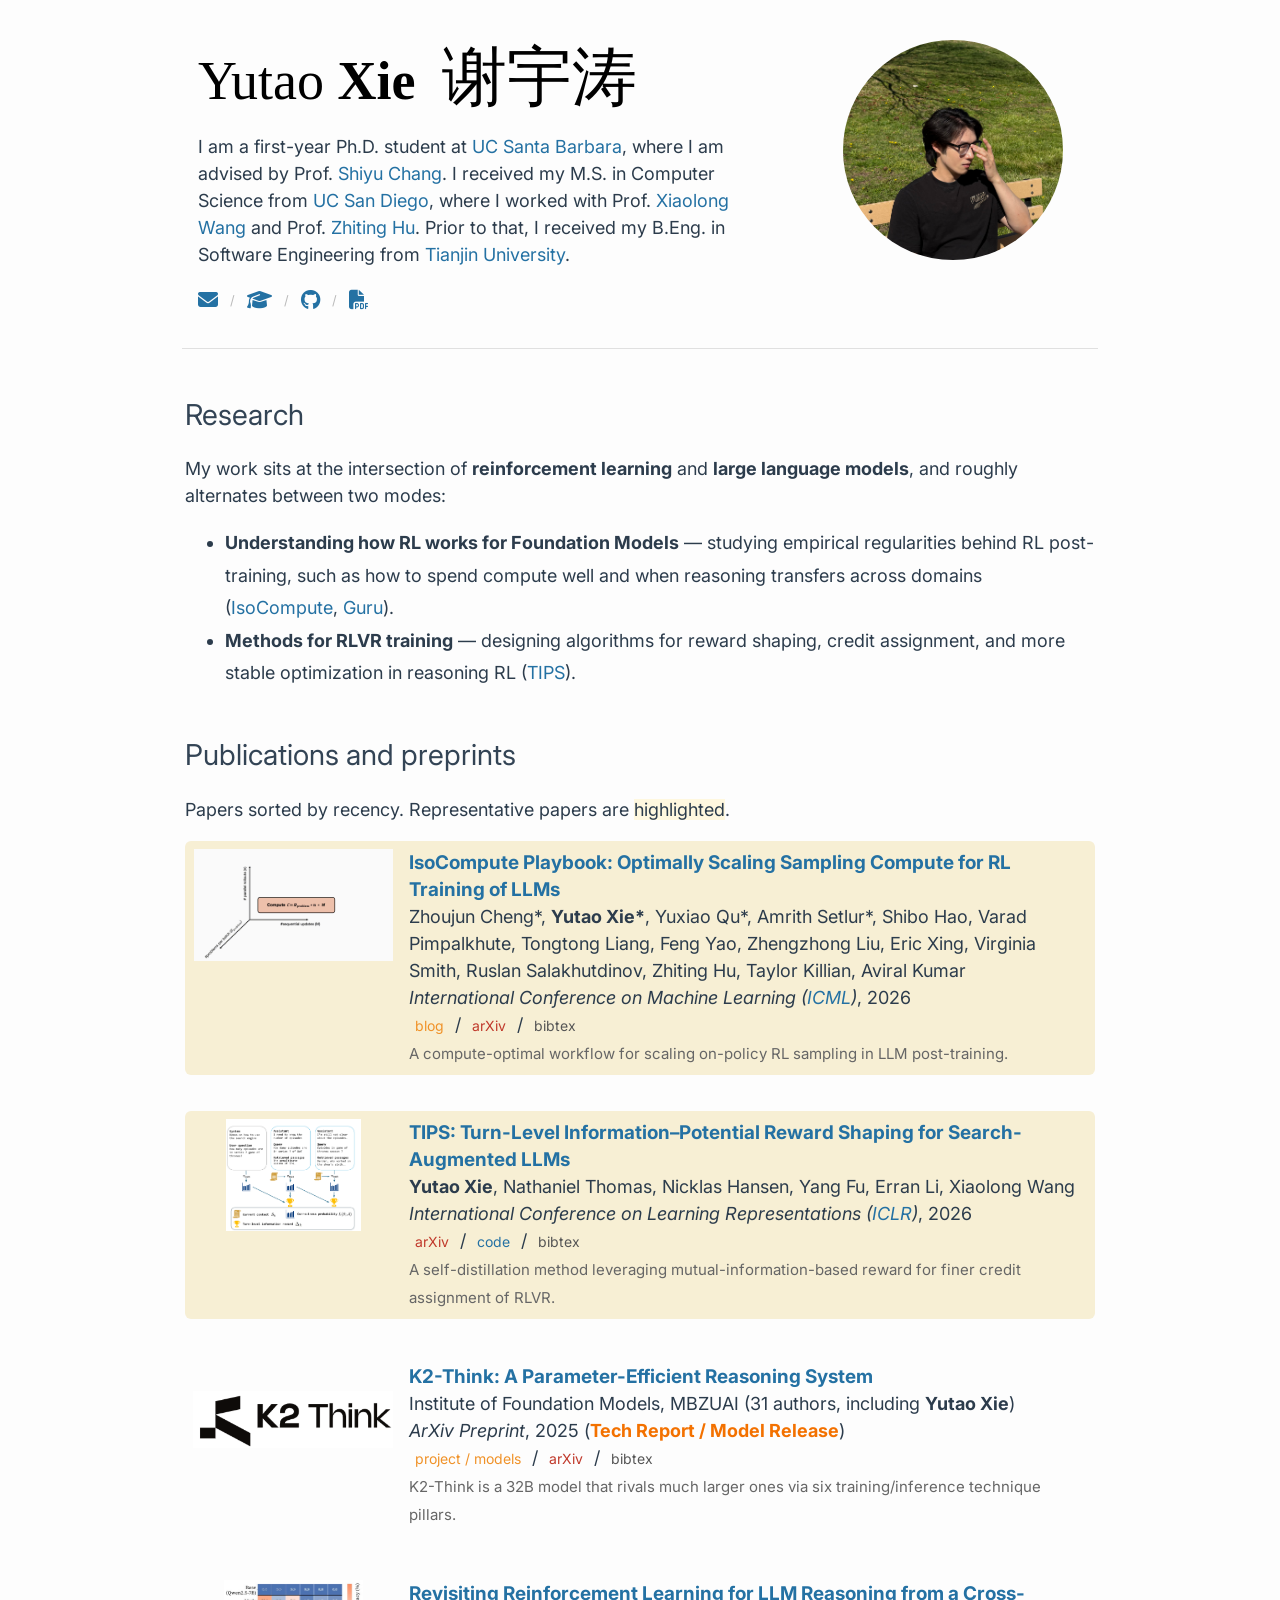
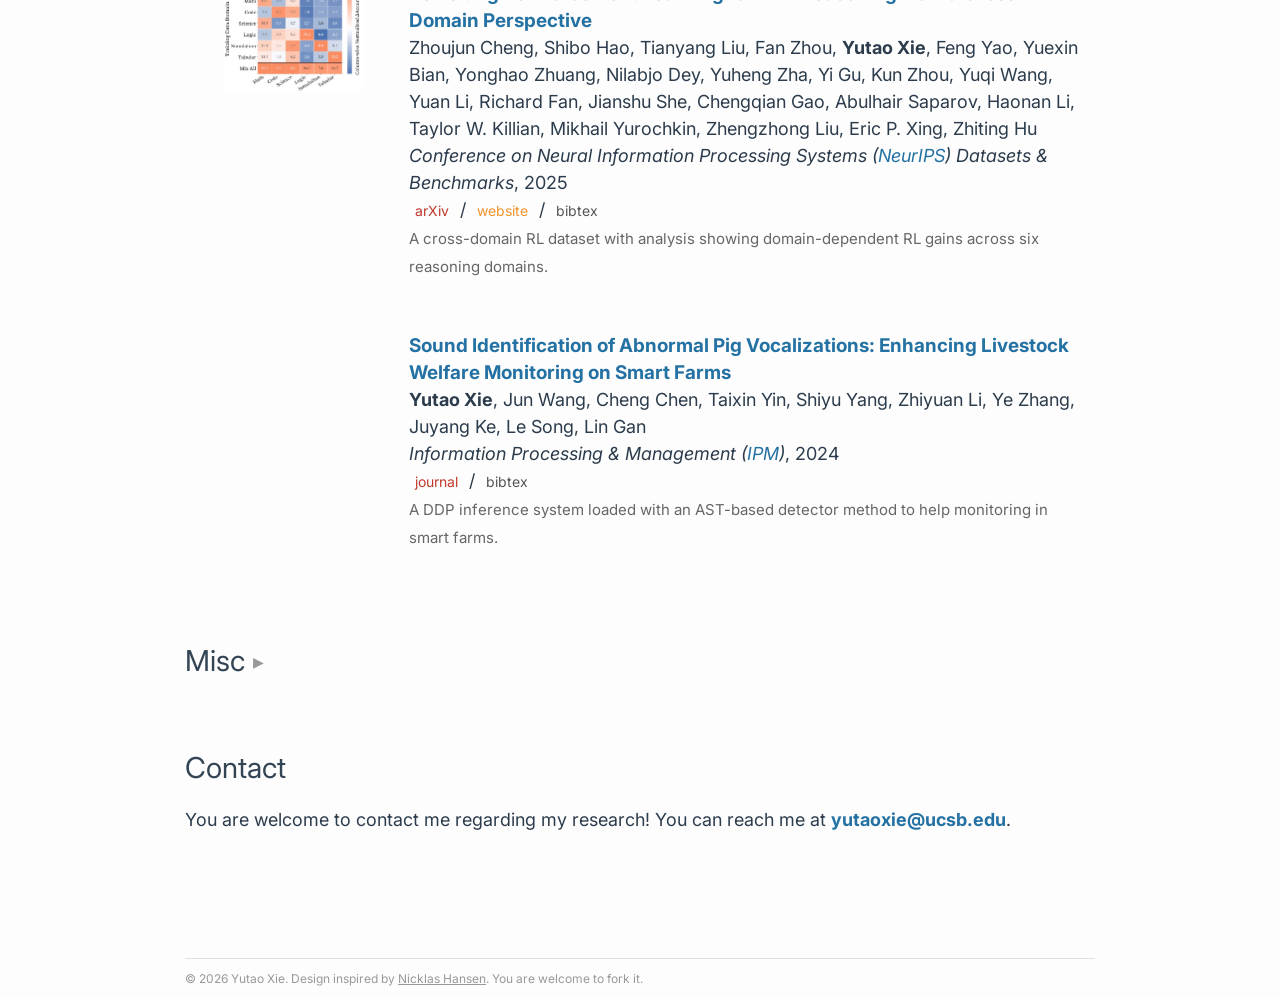
==== commit bd6d3946: "Update PhD status, UCSB contact, and research interests" ====
--- a/index.html
+++ b/index.html
@@ -4,17 +4,17 @@
     <meta charset="UTF-8">
     <meta name="viewport" content="width=device-width, initial-scale=1.0">
     <title>Yutao Xie 谢宇涛 | Ph.D. Student at UC Santa Barbara</title>
-    <meta name="description" content="Yutao Xie (谢宇涛) is an incoming Ph.D. student at UC Santa Barbara working on reinforcement learning, large language models, RLVR, world models, and planning.">
+    <meta name="description" content="Yutao Xie (谢宇涛) is a first-year Ph.D. student at UC Santa Barbara working on reinforcement learning, large language models, RLVR, and planning.">
     <meta name="author" content="Yutao Xie 谢宇涛">
     <link rel="canonical" href="https://andreasxie.github.io/YutaoXie.github.io/">
     <meta property="og:title" content="Yutao Xie 谢宇涛 | Ph.D. Student at UC Santa Barbara">
-    <meta property="og:description" content="Personal homepage of Yutao Xie (谢宇涛), incoming Ph.D. student at UC Santa Barbara. Research: reinforcement learning, large language models, RLVR, world models, and planning.">
+    <meta property="og:description" content="Personal homepage of Yutao Xie (谢宇涛), first-year Ph.D. student at UC Santa Barbara. Research: reinforcement learning, large language models, RLVR, and planning.">
     <meta property="og:image" content="https://andreasxie.github.io/YutaoXie.github.io/static/assets/images/profile.jpg">
     <meta property="og:url" content="https://andreasxie.github.io/YutaoXie.github.io/">
     <meta property="og:type" content="profile">
     <meta name="twitter:card" content="summary_large_image">
     <meta name="twitter:title" content="Yutao Xie 谢宇涛">
-    <meta name="twitter:description" content="Personal homepage of Yutao Xie, incoming Ph.D. student at UC Santa Barbara.">
+    <meta name="twitter:description" content="Personal homepage of Yutao Xie, first-year Ph.D. student at UC Santa Barbara.">
     <meta name="twitter:image" content="https://andreasxie.github.io/YutaoXie.github.io/static/assets/images/profile.jpg">
     <link rel="icon" href="data:image/svg+xml,<svg xmlns=%22http://www.w3.org/2000/svg%22 viewBox=%220 0 100 100%22><text y=%22.9em%22 font-size=%2290%22>🌊</text></svg>">
     <link rel="preconnect" href="https://fonts.googleapis.com">
@@ -116,7 +116,6 @@
         "Reinforcement Learning",
         "Large Language Models",
         "RLVR",
-        "World Models",
         "Planning"
       ]
     }
@@ -140,7 +139,7 @@
             <div class="header-left">
                 <h1 class="header-title"><span class="name-first">Yutao</span> <span class="name-last">Xie</span> &nbsp;<span class="header-name-zh">谢宇涛</span></h1>
                 <p>
-                    I am an incoming Ph.D. student at <a href="https://www.ucsb.edu">UC Santa Barbara</a>, where I will be advised by Prof. <a href="https://code-terminator.github.io">Shiyu Chang</a>.
+                    I am a first-year Ph.D. student at <a href="https://www.ucsb.edu">UC Santa Barbara</a>, where I am advised by Prof. <a href="https://code-terminator.github.io">Shiyu Chang</a>.
                     I received my M.S. in Computer Science from <a href="https://ucsd.edu">UC San Diego</a>, where I worked with Prof. <a href="https://xiaolonw.github.io">Xiaolong Wang</a> and Prof. <a href="http://zhiting.ucsd.edu/">Zhiting Hu</a>.
                     Prior to that, I received my B.Eng. in Software Engineering from <a href="https://www.tju.edu.cn">Tianjin University</a>.
                 </p>
@@ -169,7 +168,6 @@
             <li><strong>Understanding how RL works for Foundation Models</strong> — studying empirical regularities behind RL post-training, such as how to spend compute well and when reasoning transfers across domains (<a href="https://compute-optimal-rl-llm-scaling.github.io/">IsoCompute</a>, <a href="https://guru-reasoning.github.io/">Guru</a>).</li>
             <li><strong>Methods for RLVR training</strong> — designing algorithms for reward shaping, credit assignment, and more stable optimization in reasoning RL (<a href="https://arxiv.org/abs/2603.22293">TIPS</a>).</li>
         </ul>
-        <p>Going forward, I am also drawn to <strong>world models and planning</strong>: learning dynamics predictors from interaction and coupling them with RL for search, planning, and data-efficient control.</p>
     </div>
     <div>
         <h2 class="noselect">Publications and preprints</h2>
@@ -300,7 +298,7 @@
 
     <div id="contact">
         <h2>Contact</h2>
-        You are welcome to contact me regarding my research! You can reach me at <a class="bold" href="mailto:yux076@ucsd.edu">yux076@ucsd.edu</a> or <a class="bold" href="mailto:yutaoxie@ucsb.edu">yutaoxie@ucsb.edu</a>.
+        You are welcome to contact me regarding my research! You can reach me at <a class="bold" href="mailto:yutaoxie@ucsb.edu">yutaoxie@ucsb.edu</a>.
     </div>
 </div>
 <div class="footer noselect">
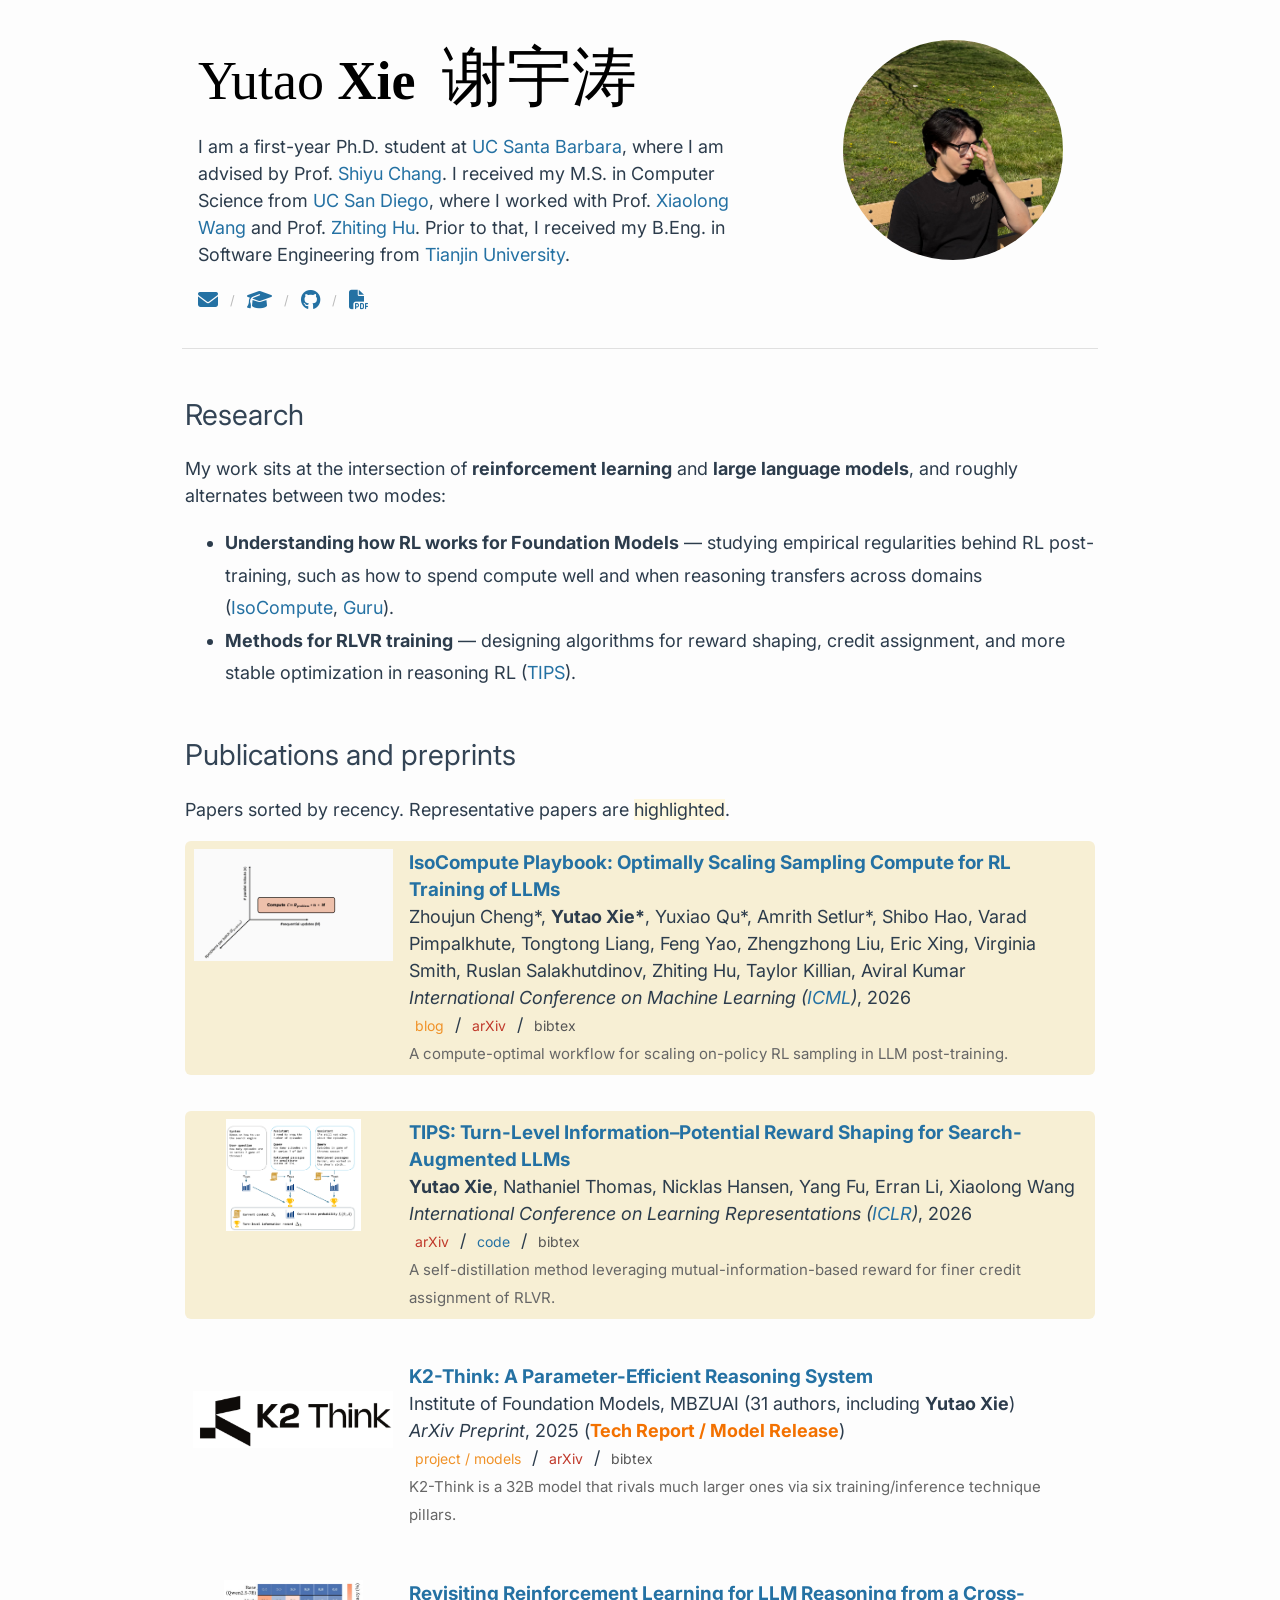
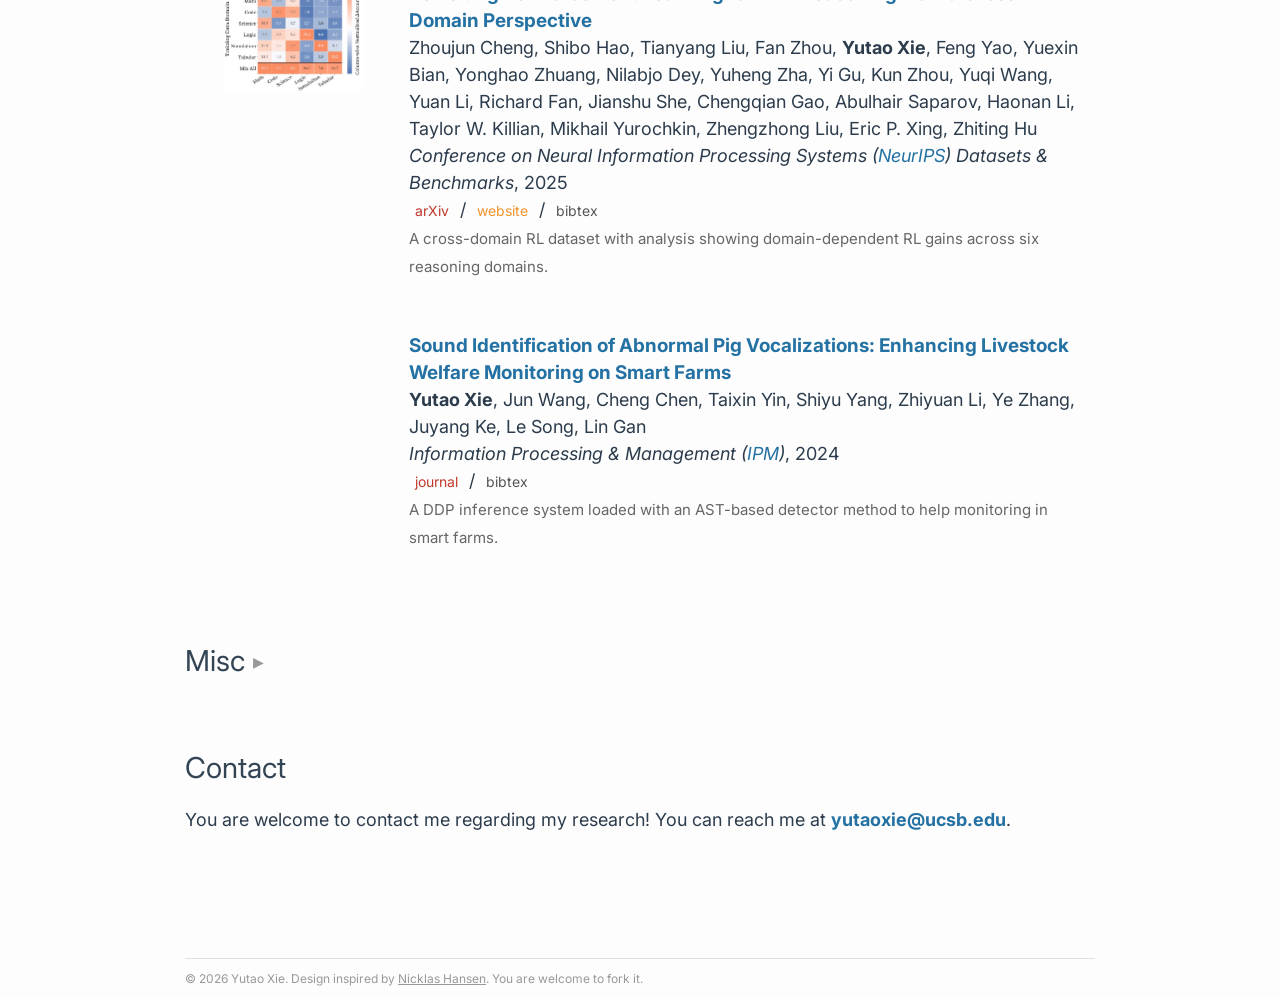
==== commit 3cd1bc1a: "Update CV links to latest Google Drive file" ====
--- a/index.html
+++ b/index.html
@@ -129,7 +129,7 @@
             <a href="javascript:void(0);" onclick="scrollToContact()">Email</a>
             <a href="https://scholar.google.com/citations?user=pyg7Oa0AAAAJ&hl=en">Scholar</a>
             <a href="https://github.com/AndreasXie">GitHub</a>
-            <a href="https://drive.google.com/file/d/1_i8ulyx9ij2eVV7dOEbj4GGVC7i_BgWb/view?usp=sharing" target="_blank">CV</a>
+            <a href="https://drive.google.com/file/d/1kaGcDSU4eP1KAwvsVvICIBHlBGUETua7/view?usp=sharing" target="_blank">CV</a>
         </div>
     </div>
 </nav>
@@ -151,7 +151,7 @@
                     <span class="icon-sep">/</span>
                     <a href="https://github.com/AndreasXie" title="GitHub" target="_blank"><i class="fab fa-github"></i></a>
                     <span class="icon-sep">/</span>
-                    <a href="https://drive.google.com/file/d/1_i8ulyx9ij2eVV7dOEbj4GGVC7i_BgWb/view?usp=sharing" title="CV" target="_blank"><i class="fas fa-file-pdf"></i></a>
+                    <a href="https://drive.google.com/file/d/1kaGcDSU4eP1KAwvsVvICIBHlBGUETua7/view?usp=sharing" title="CV" target="_blank"><i class="fas fa-file-pdf"></i></a>
                 </div>
             </div>
             <div class="header-right">
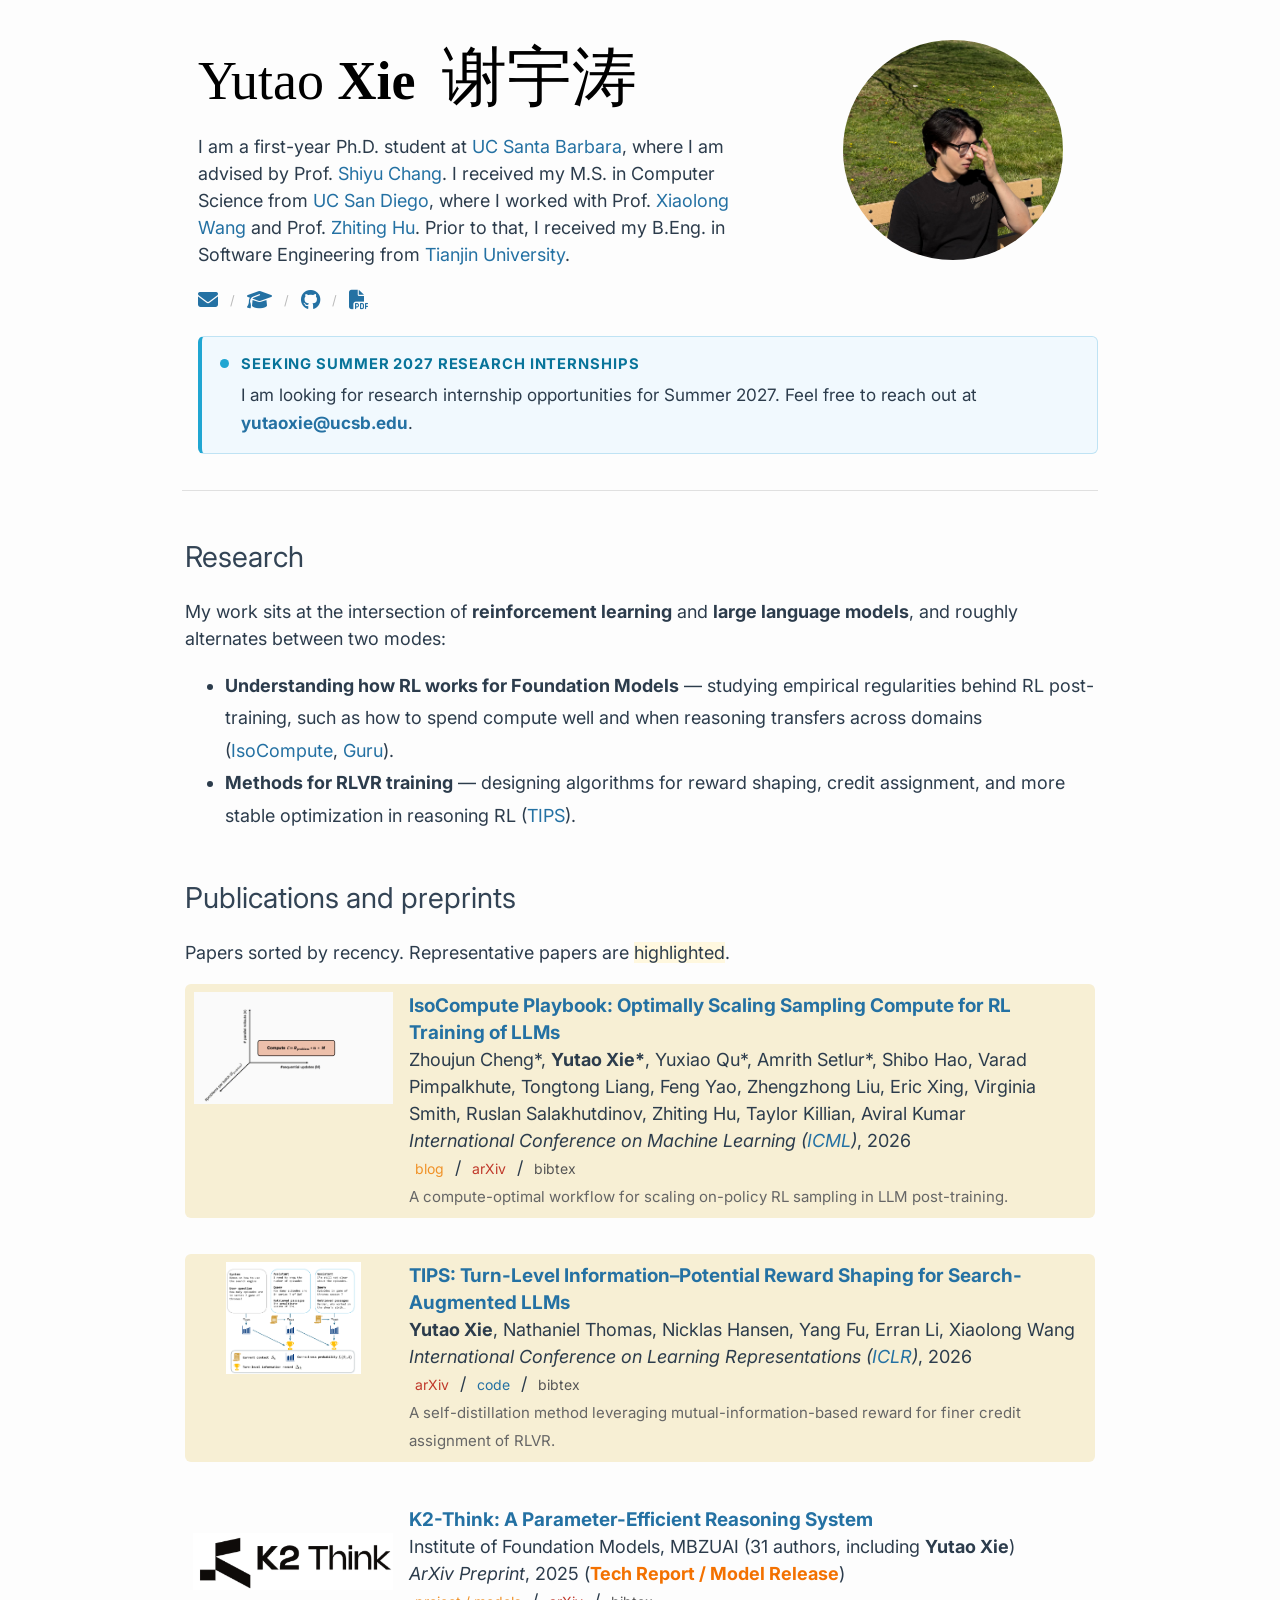
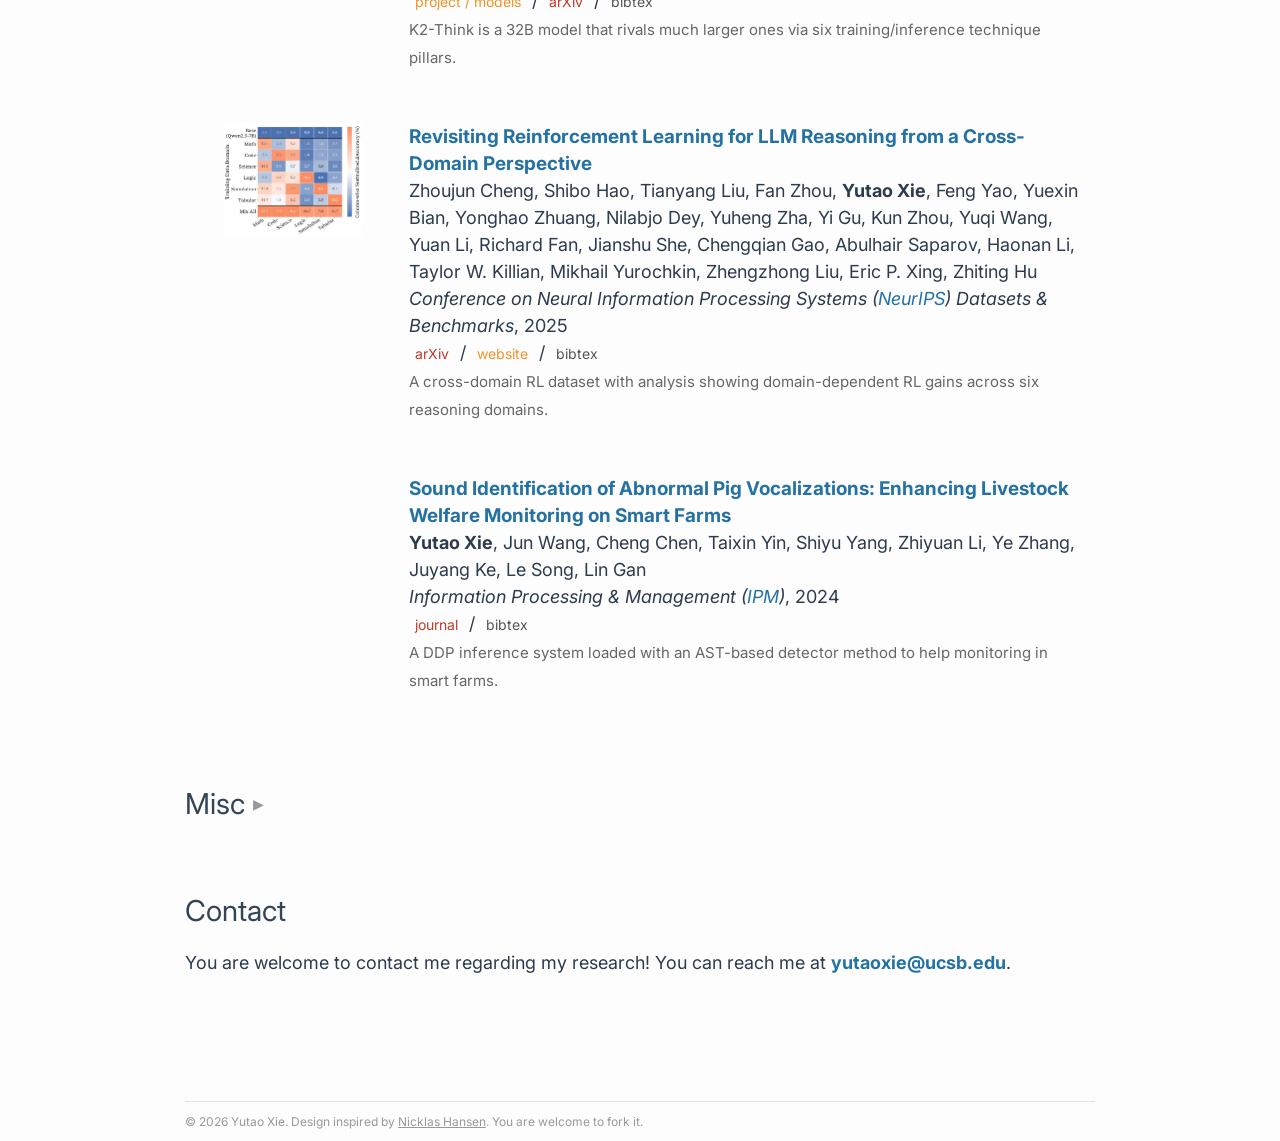
==== commit 8730f448: "Add Summer 2027 research internship notice" ====
--- a/index.html
+++ b/index.html
@@ -20,7 +20,7 @@
     <link rel="preconnect" href="https://fonts.googleapis.com">
     <link rel="preconnect" href="https://fonts.gstatic.com" crossorigin>
     <link rel="stylesheet" href="https://fonts.googleapis.com/css2?family=Inter:wght@400;700&display=swap">
-    <link rel="stylesheet" href="style.css?v=1.3">
+    <link rel="stylesheet" href="style.css?v=1.4">
     <link rel="stylesheet" href="https://cdnjs.cloudflare.com/ajax/libs/font-awesome/6.5.0/css/all.min.css">
     <script>
         function showNotes() {
@@ -158,6 +158,13 @@
                 <img src="static/assets/images/profile.jpg" alt="Yutao Xie" class="header-photo">
             </div>
         </div>
+        <aside class="internship-notice" aria-labelledby="internship-notice-title">
+            <span class="internship-notice-dot" aria-hidden="true"></span>
+            <div>
+                <h2 class="internship-notice-title" id="internship-notice-title">Seeking Summer 2027 research internships</h2>
+                <p>I am looking for research internship opportunities for Summer 2027. Feel free to reach out at <a href="mailto:yutaoxie@ucsb.edu">yutaoxie@ucsb.edu</a>.</p>
+            </div>
+        </aside>
     </div>
 </div>
 <div class="content" style="padding-bottom: 64px;">
--- a/style.css
+++ b/style.css
@@ -20,6 +20,11 @@
 .header-icons a {color: #2471a3; transition: color 0.2s;}
 .header-icons a:hover {color: #f09228;}
 .icon-sep {color: #bbb; font-size: 13px;}
+.internship-notice {display: flex; align-items: flex-start; gap: 12px; margin-top: 24px; padding: 16px 18px; border: 1px solid #bfe3f4; border-left: 4px solid #20a6d2; border-radius: 6px; background-color: #f1f9fe;}
+.internship-notice-dot {flex-shrink: 0; width: 9px; height: 9px; margin-top: 6px; border-radius: 50%; background-color: #20a6d2;}
+.internship-notice-title {margin: 0 0 6px; color: #08749a; font-size: 0.82em; font-weight: 700; line-height: 1.5; letter-spacing: 0.06em; text-transform: uppercase;}
+.internship-notice p {margin: 0; font-size: 0.95em; line-height: 1.65;}
+.internship-notice a {font-weight: 700; overflow-wrap: anywhere;}
 .content {max-width: 910px; padding-left: 16px; padding-right: 16px; margin: auto; margin-top: 48px;}
 a {color: #2471a3; text-decoration: none; transition: color 0.2s;}
 a:focus, a:hover {color: #f09228;}
@@ -93,6 +98,7 @@
     .header-body {flex-direction: column-reverse; align-items: center; gap: 24px;}
     .header-right {width: 100%; max-width: 360px;}
     .header-title {font-size: 1.8em;}
+    .internship-notice {margin-right: 16px;}
 }
 
 @media only screen and (max-width: 1000px) {
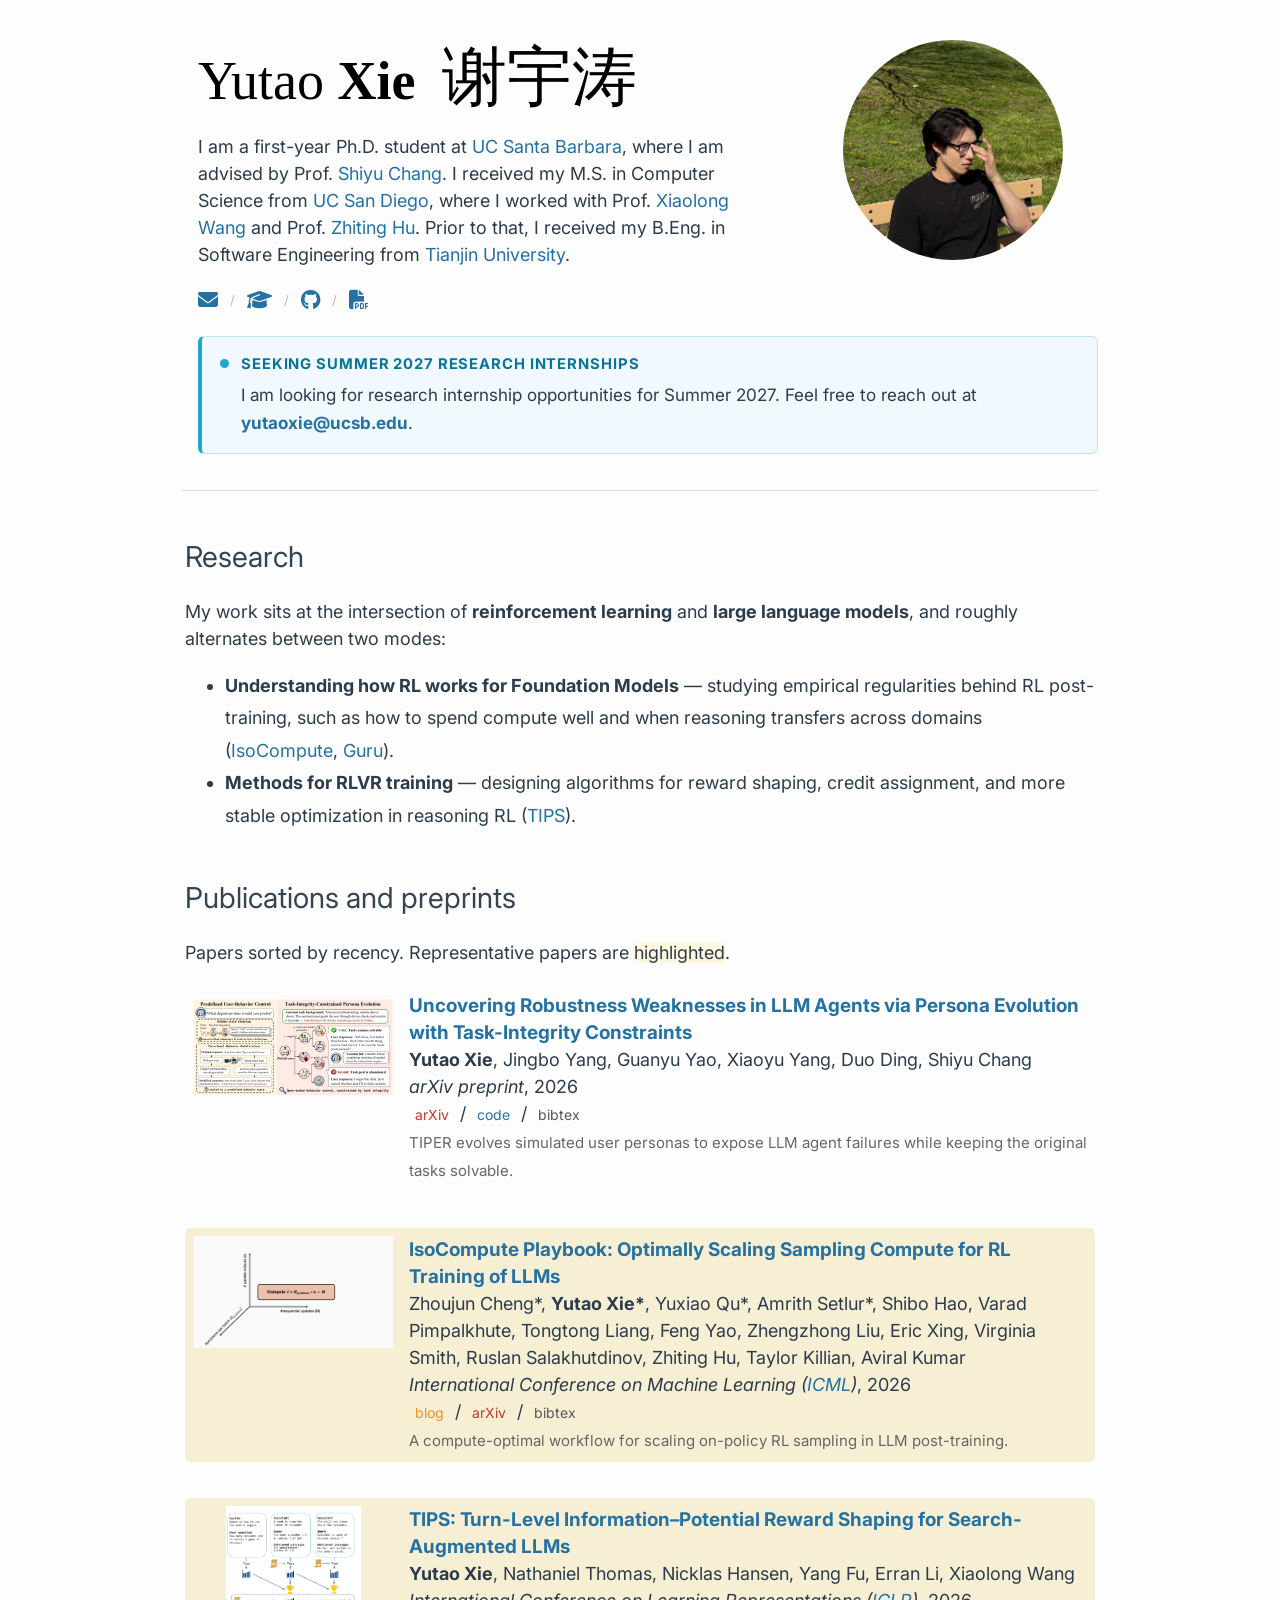
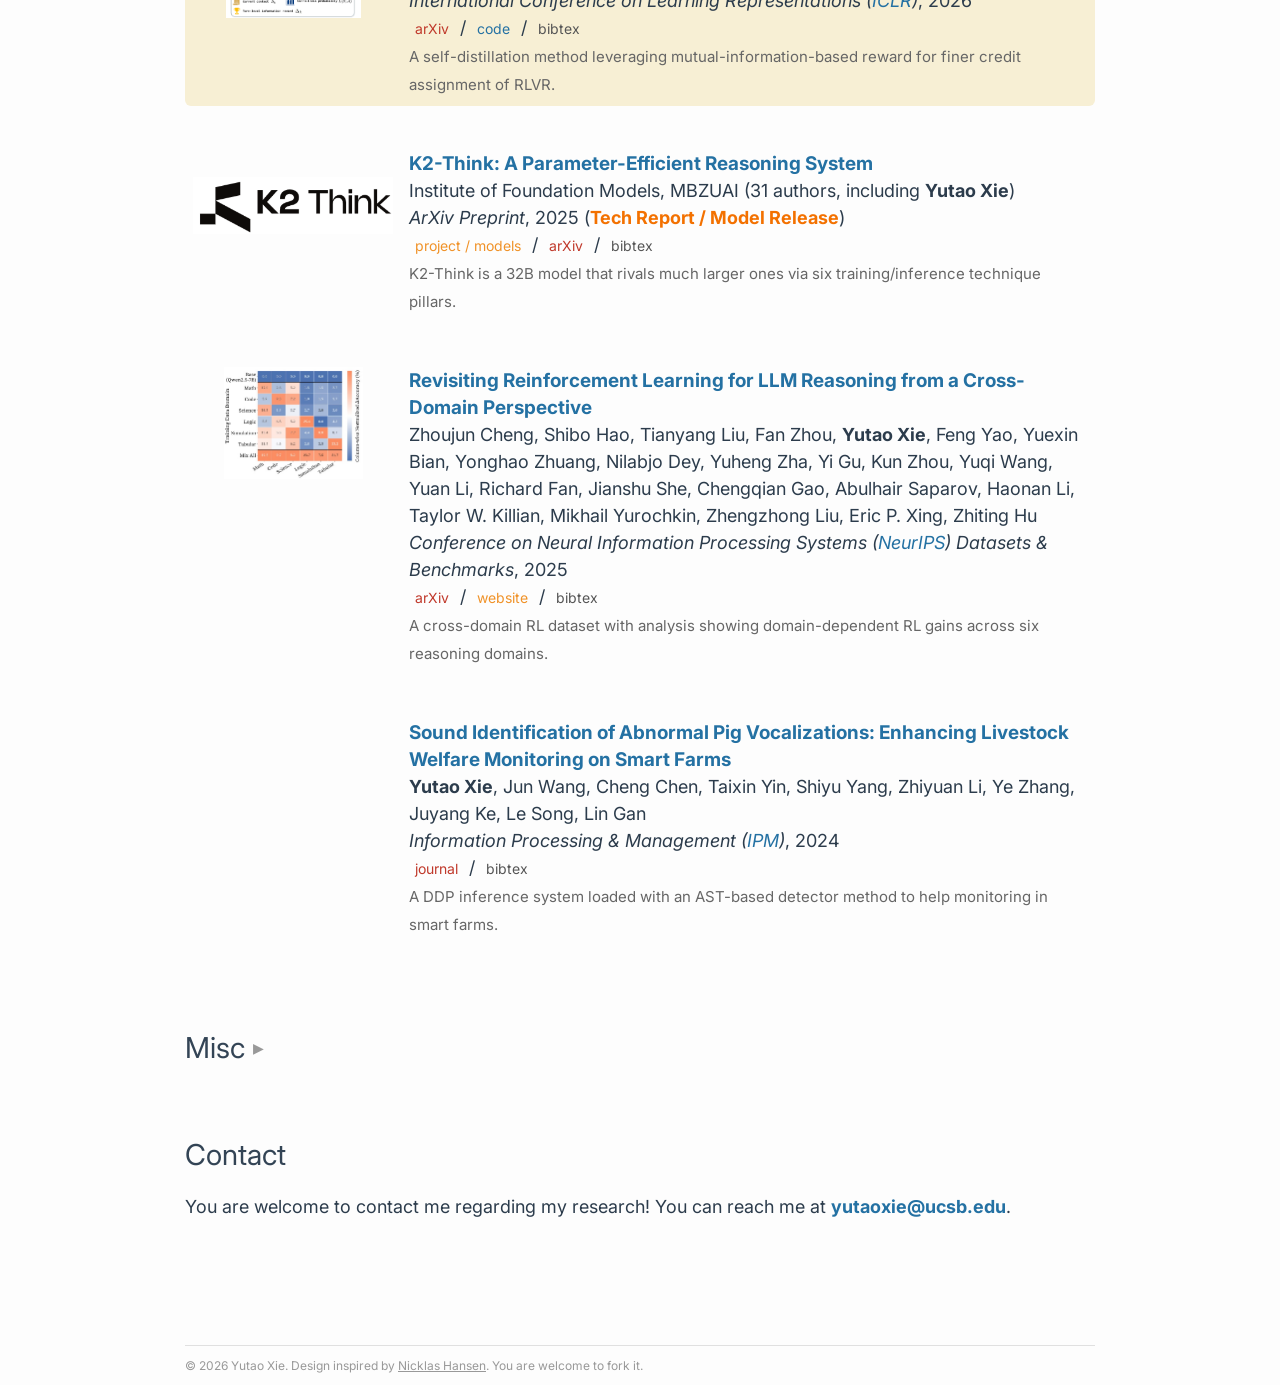
==== commit cf0620f5: "Add TIPER arXiv preprint" ====
--- a/index.html
+++ b/index.html
@@ -180,6 +180,17 @@
         <h2 class="noselect">Publications and preprints</h2>
         <p>Papers sorted by recency. Representative papers are <span style="background-color: #fff8df">highlighted</span>.</p>
 
+        <div class="publication row" id="tiper">
+            <div class="row-media" style="background-image: url(static/assets/images/tiper.png);"></div>
+            <div class="row-text">
+                <a class="publication-title bold" href="https://arxiv.org/abs/2610.16155">Uncovering Robustness Weaknesses in LLM Agents via Persona Evolution with Task-Integrity Constraints</a><br/>
+                <span class="bold">Yutao Xie</span>, Jingbo Yang, Guanyu Yao, Xiaoyu Yang, Duo Ding, Shiyu Chang<br/>
+                <span class="italic">arXiv preprint</span>, 2026<br/>
+                <a class="btn btn-red" href="https://arxiv.org/abs/2610.16155">arXiv</a> / <a class="btn" href="https://github.com/UCSB-NLP-Chang/TIPER">code</a> / <a class="btn btn-dark" href="bibtex/xie2026tiper.txt">bibtex</a><br/>
+                <small style="color: #666;">TIPER evolves simulated user personas to expose LLM agent failures while keeping the original tasks solvable.</small>
+            </div>
+        </div>
+
         <div class="highlight publication row">
             <div class="row-media" style="background-image: url(static/assets/videos/isocompute.gif);"></div>
             <div class="row-text">
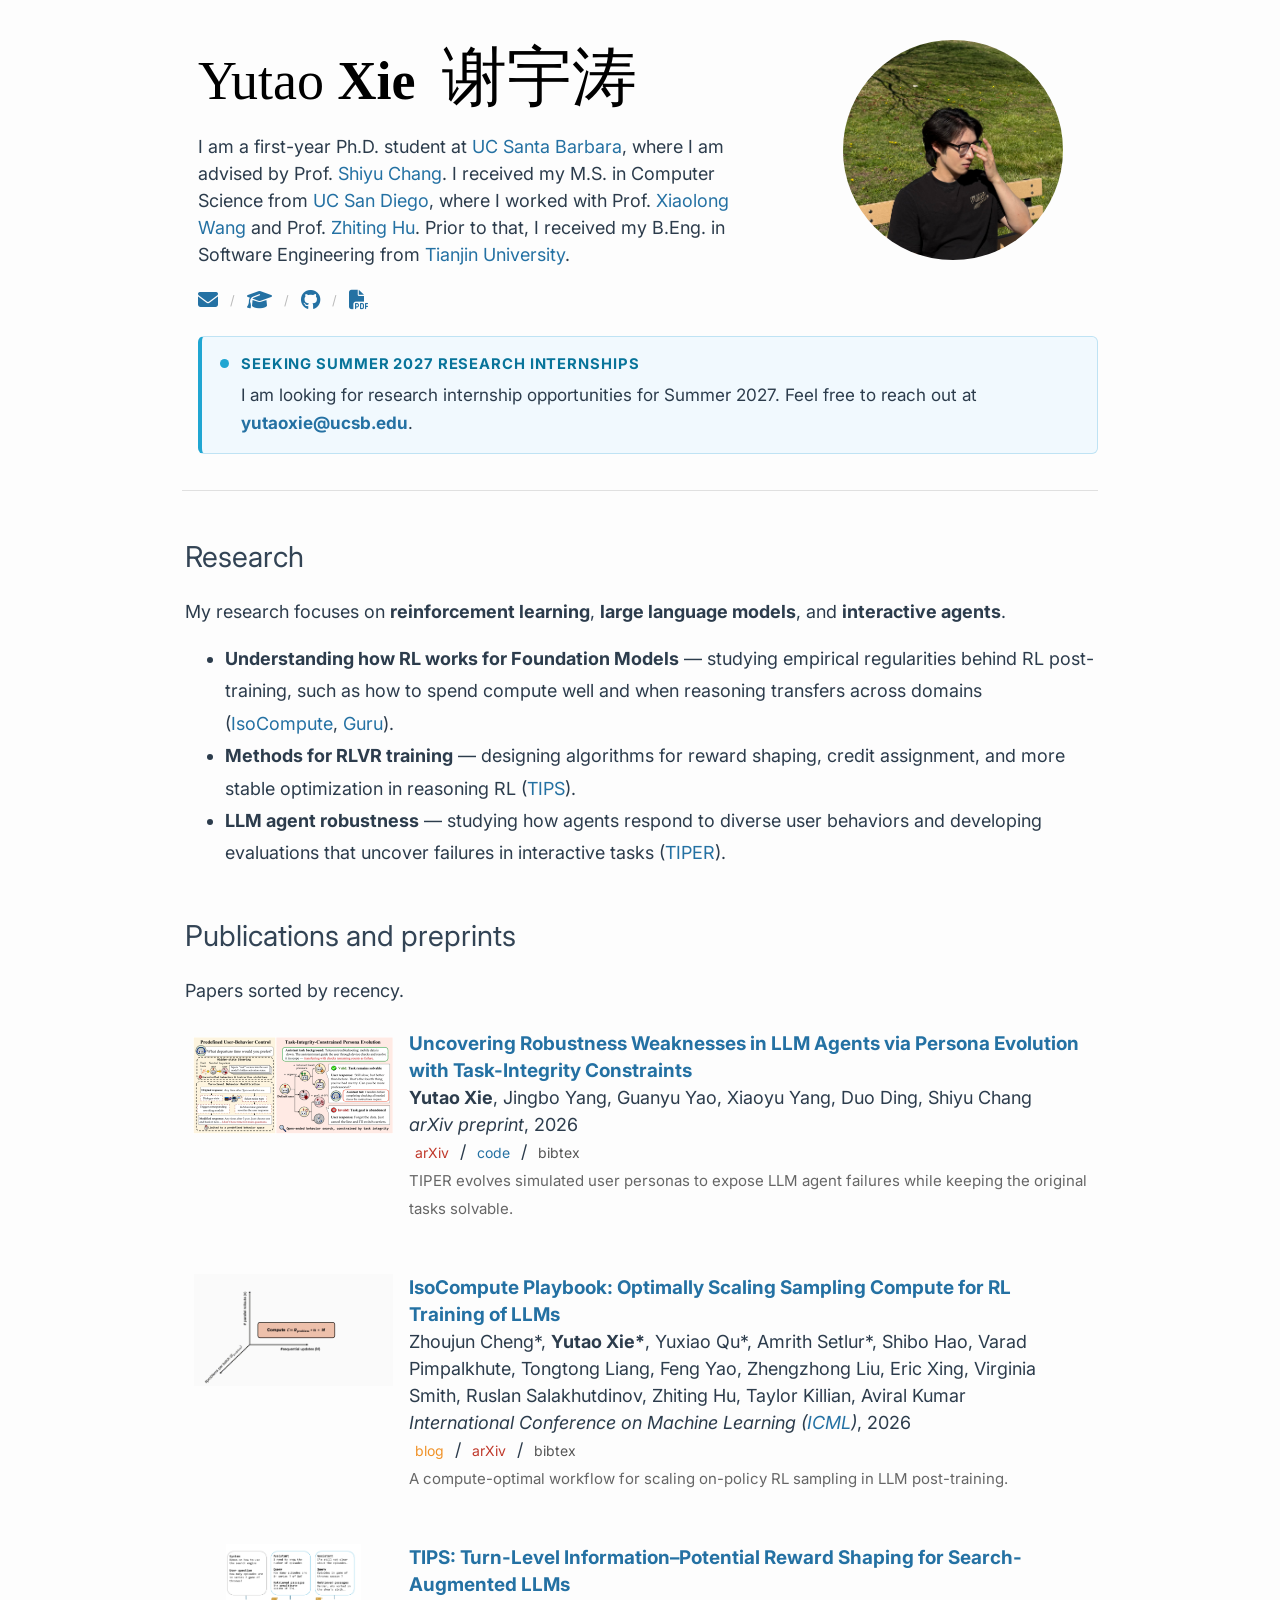
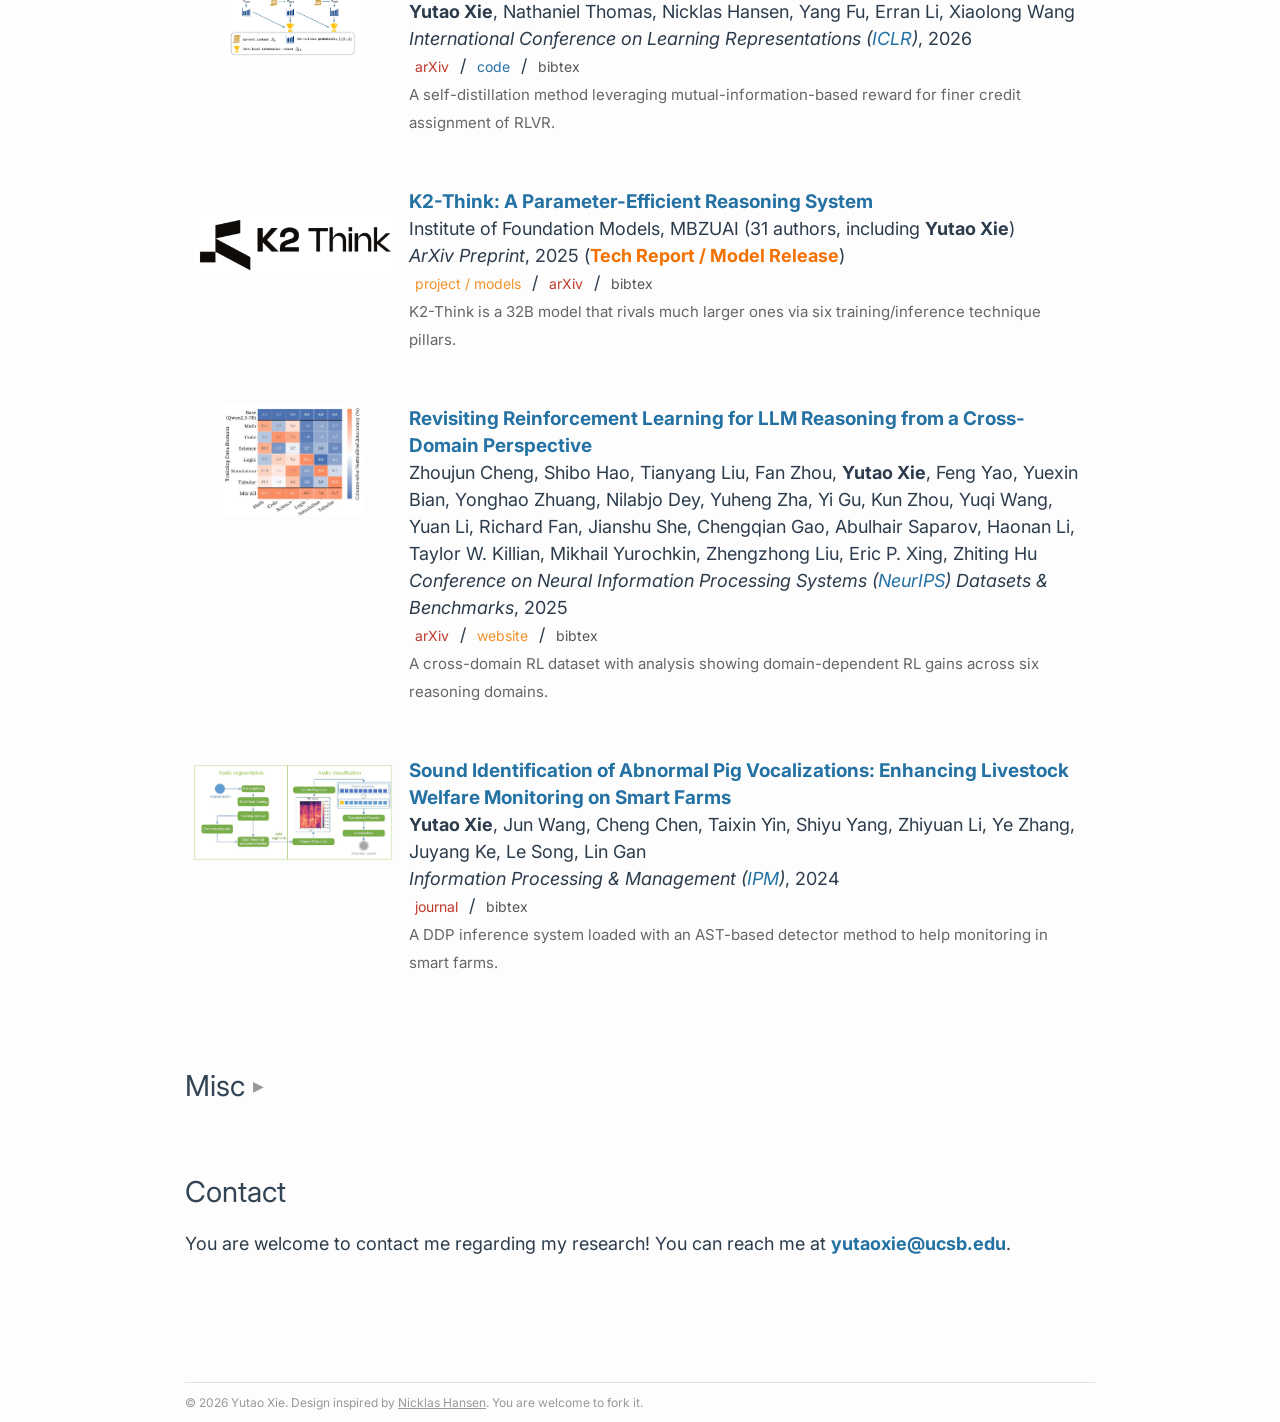
==== commit 7f1c4388: "Update research interests and publication styling" ====
--- a/index.html
+++ b/index.html
@@ -170,15 +170,16 @@
 <div class="content" style="padding-bottom: 64px;">
     <div>
         <h2 class="noselect">Research</h2>
-        <p>My work sits at the intersection of <strong>reinforcement learning</strong> and <strong>large language models</strong>, and roughly alternates between two modes:</p>
+        <p>My research focuses on <strong>reinforcement learning</strong>, <strong>large language models</strong>, and <strong>interactive agents</strong>.</p>
         <ul>
             <li><strong>Understanding how RL works for Foundation Models</strong> — studying empirical regularities behind RL post-training, such as how to spend compute well and when reasoning transfers across domains (<a href="https://compute-optimal-rl-llm-scaling.github.io/">IsoCompute</a>, <a href="https://guru-reasoning.github.io/">Guru</a>).</li>
             <li><strong>Methods for RLVR training</strong> — designing algorithms for reward shaping, credit assignment, and more stable optimization in reasoning RL (<a href="https://arxiv.org/abs/2603.22293">TIPS</a>).</li>
+            <li><strong>LLM agent robustness</strong> — studying how agents respond to diverse user behaviors and developing evaluations that uncover failures in interactive tasks (<a href="https://arxiv.org/abs/2610.16155">TIPER</a>).</li>
         </ul>
     </div>
     <div>
         <h2 class="noselect">Publications and preprints</h2>
-        <p>Papers sorted by recency. Representative papers are <span style="background-color: #fff8df">highlighted</span>.</p>
+        <p>Papers sorted by recency.</p>
 
         <div class="publication row" id="tiper">
             <div class="row-media" style="background-image: url(static/assets/images/tiper.png);"></div>
@@ -191,7 +192,7 @@
             </div>
         </div>
 
-        <div class="highlight publication row">
+        <div class="publication row">
             <div class="row-media" style="background-image: url(static/assets/videos/isocompute.gif);"></div>
             <div class="row-text">
                 <a class="publication-title bold" href="https://compute-optimal-rl-llm-scaling.github.io/">IsoCompute Playbook: Optimally Scaling Sampling Compute for RL Training of LLMs</a><br/>
@@ -202,7 +203,7 @@
             </div>
         </div>
 
-        <div class="highlight publication row">
+        <div class="publication row">
             <div class="row-media" style="background-image: url(static/assets/images/tips.png);"></div>
             <div class="row-text">
                 <a class="publication-title bold" href="https://arxiv.org/abs/2603.22293">TIPS: Turn-Level Information–Potential Reward Shaping for Search-Augmented LLMs</a><br/>
